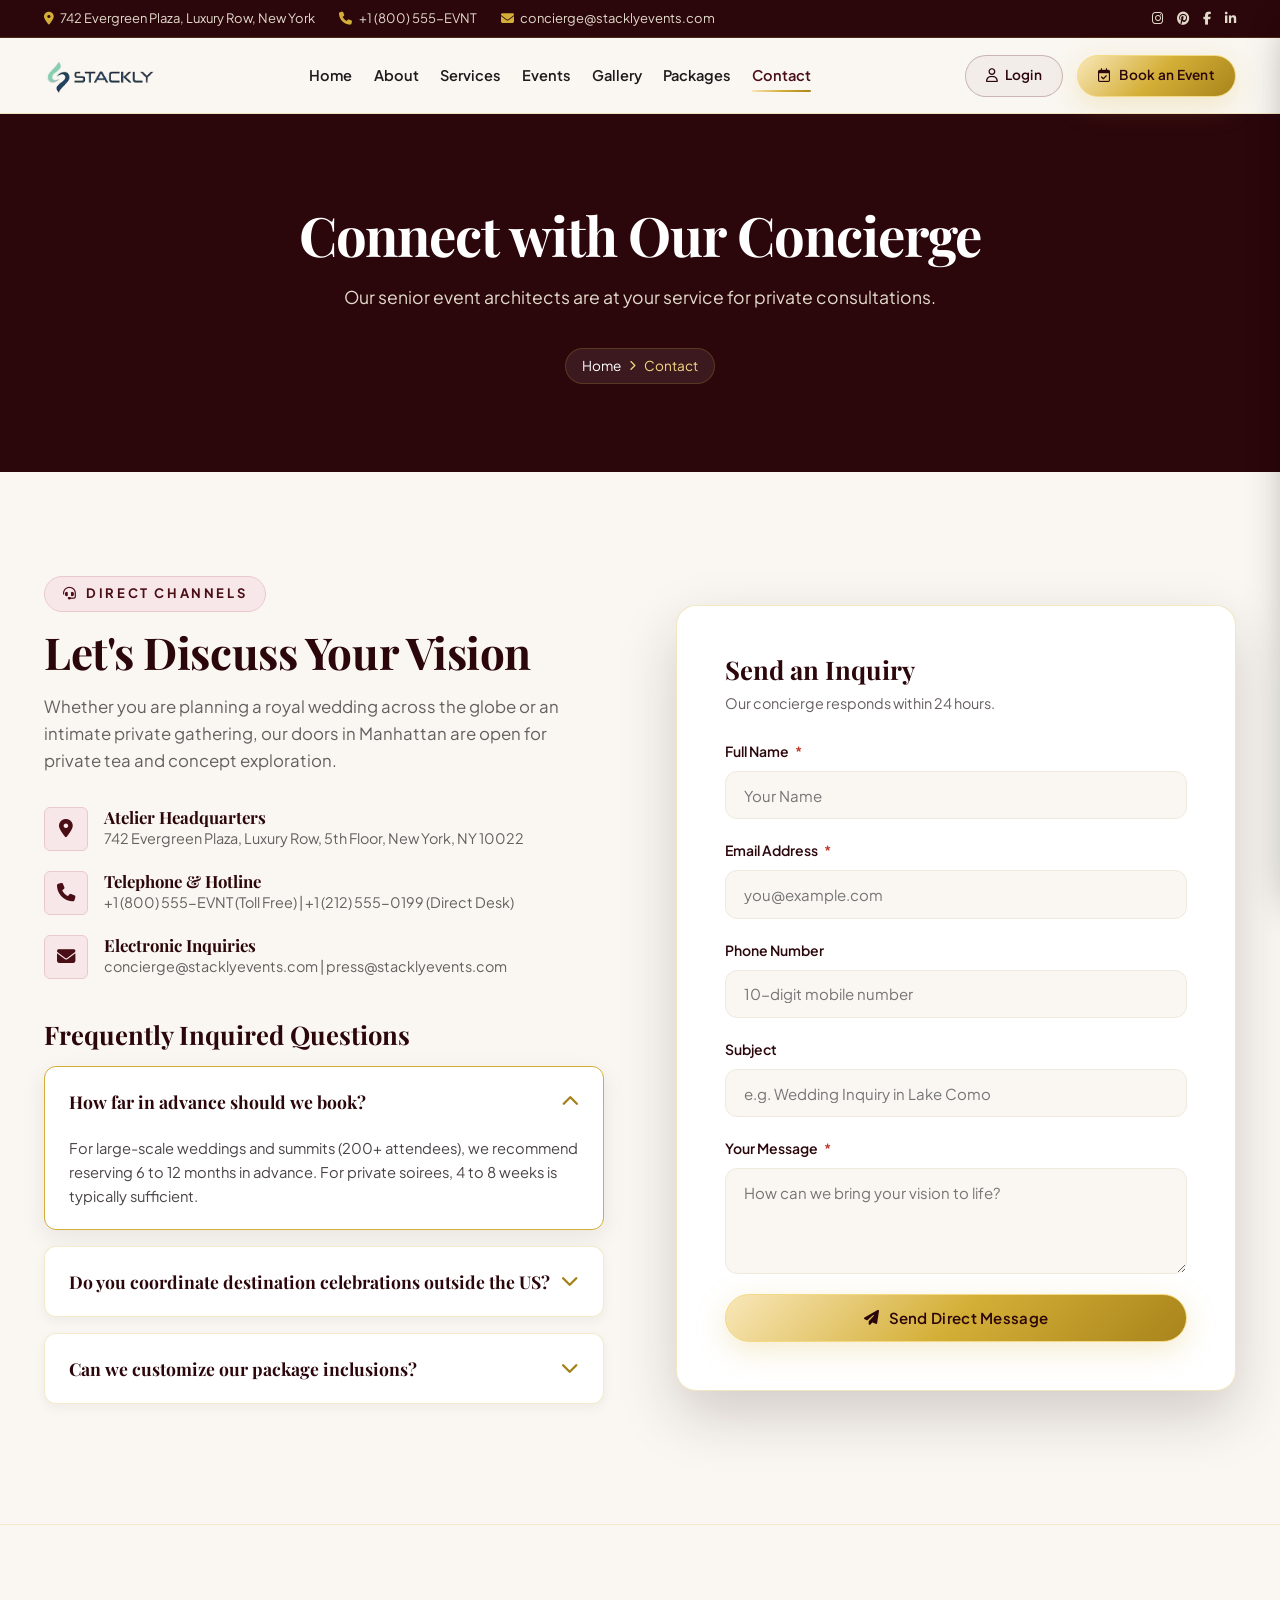
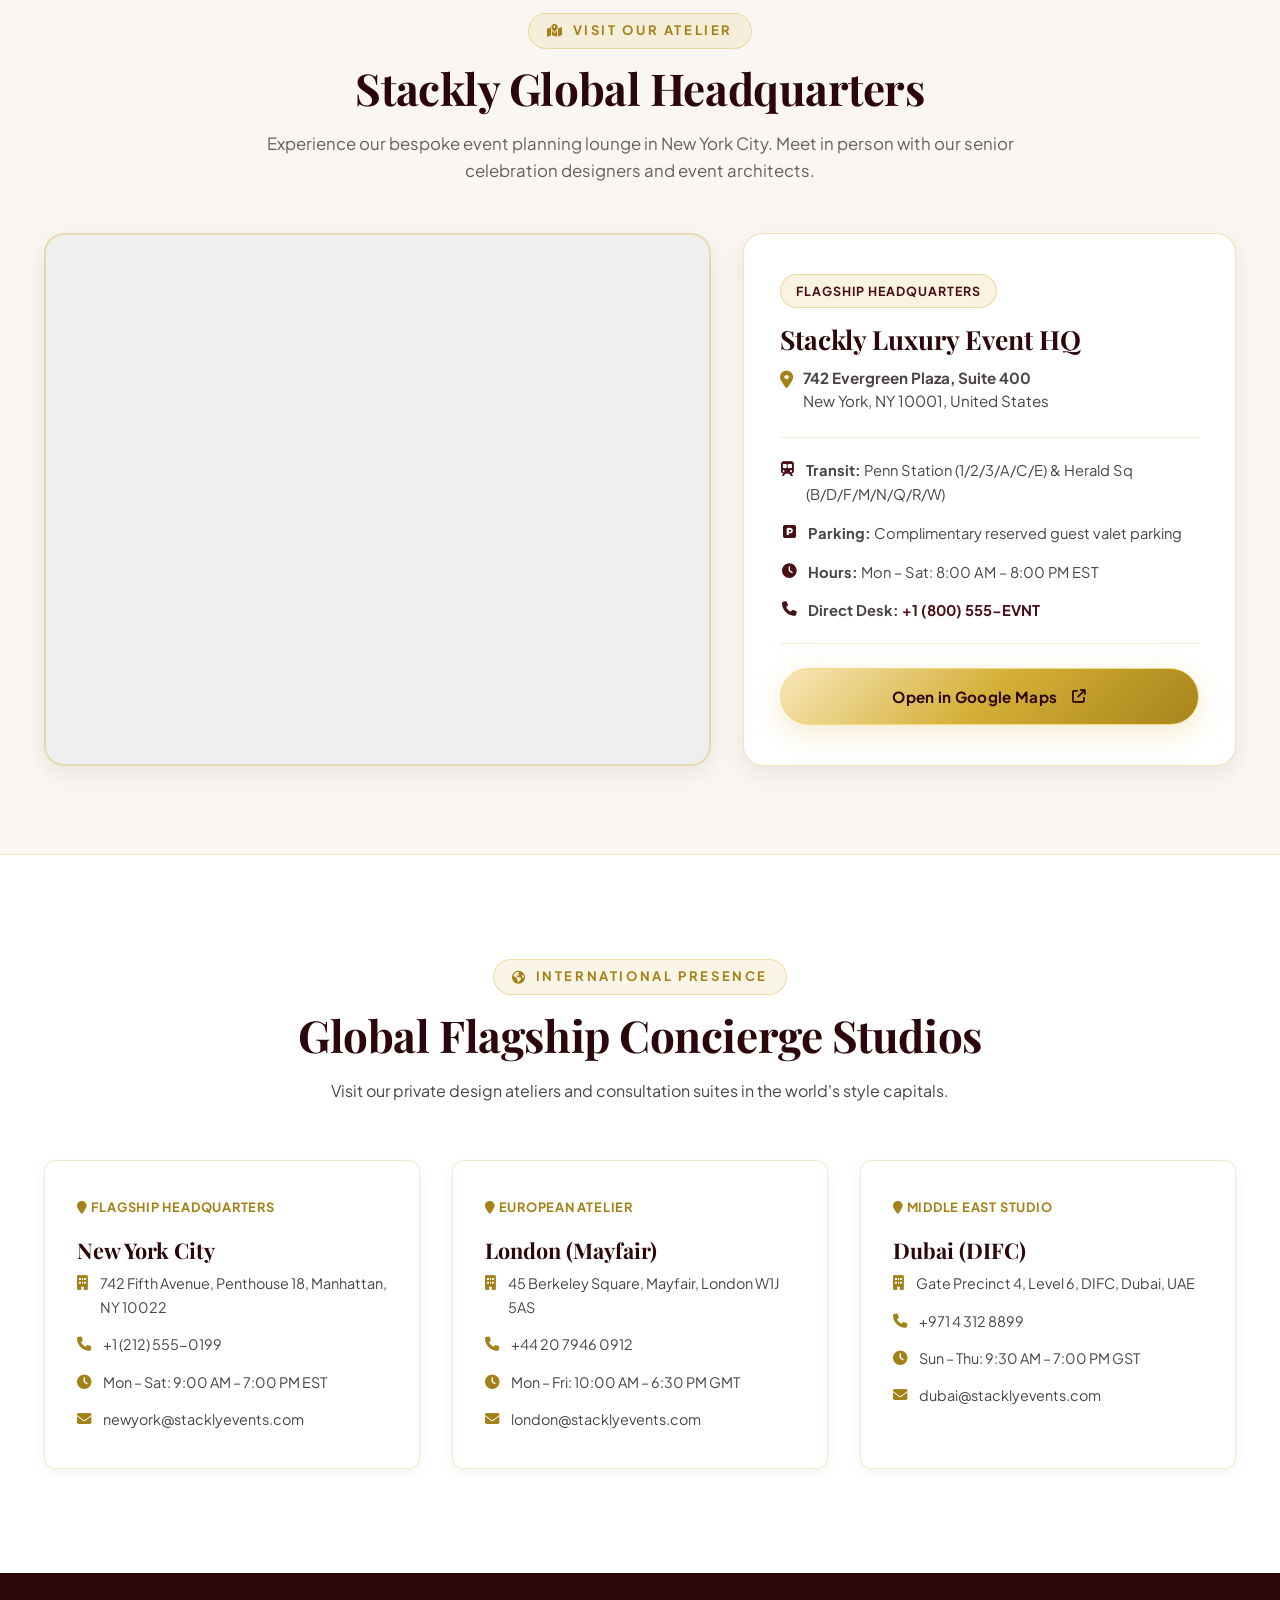
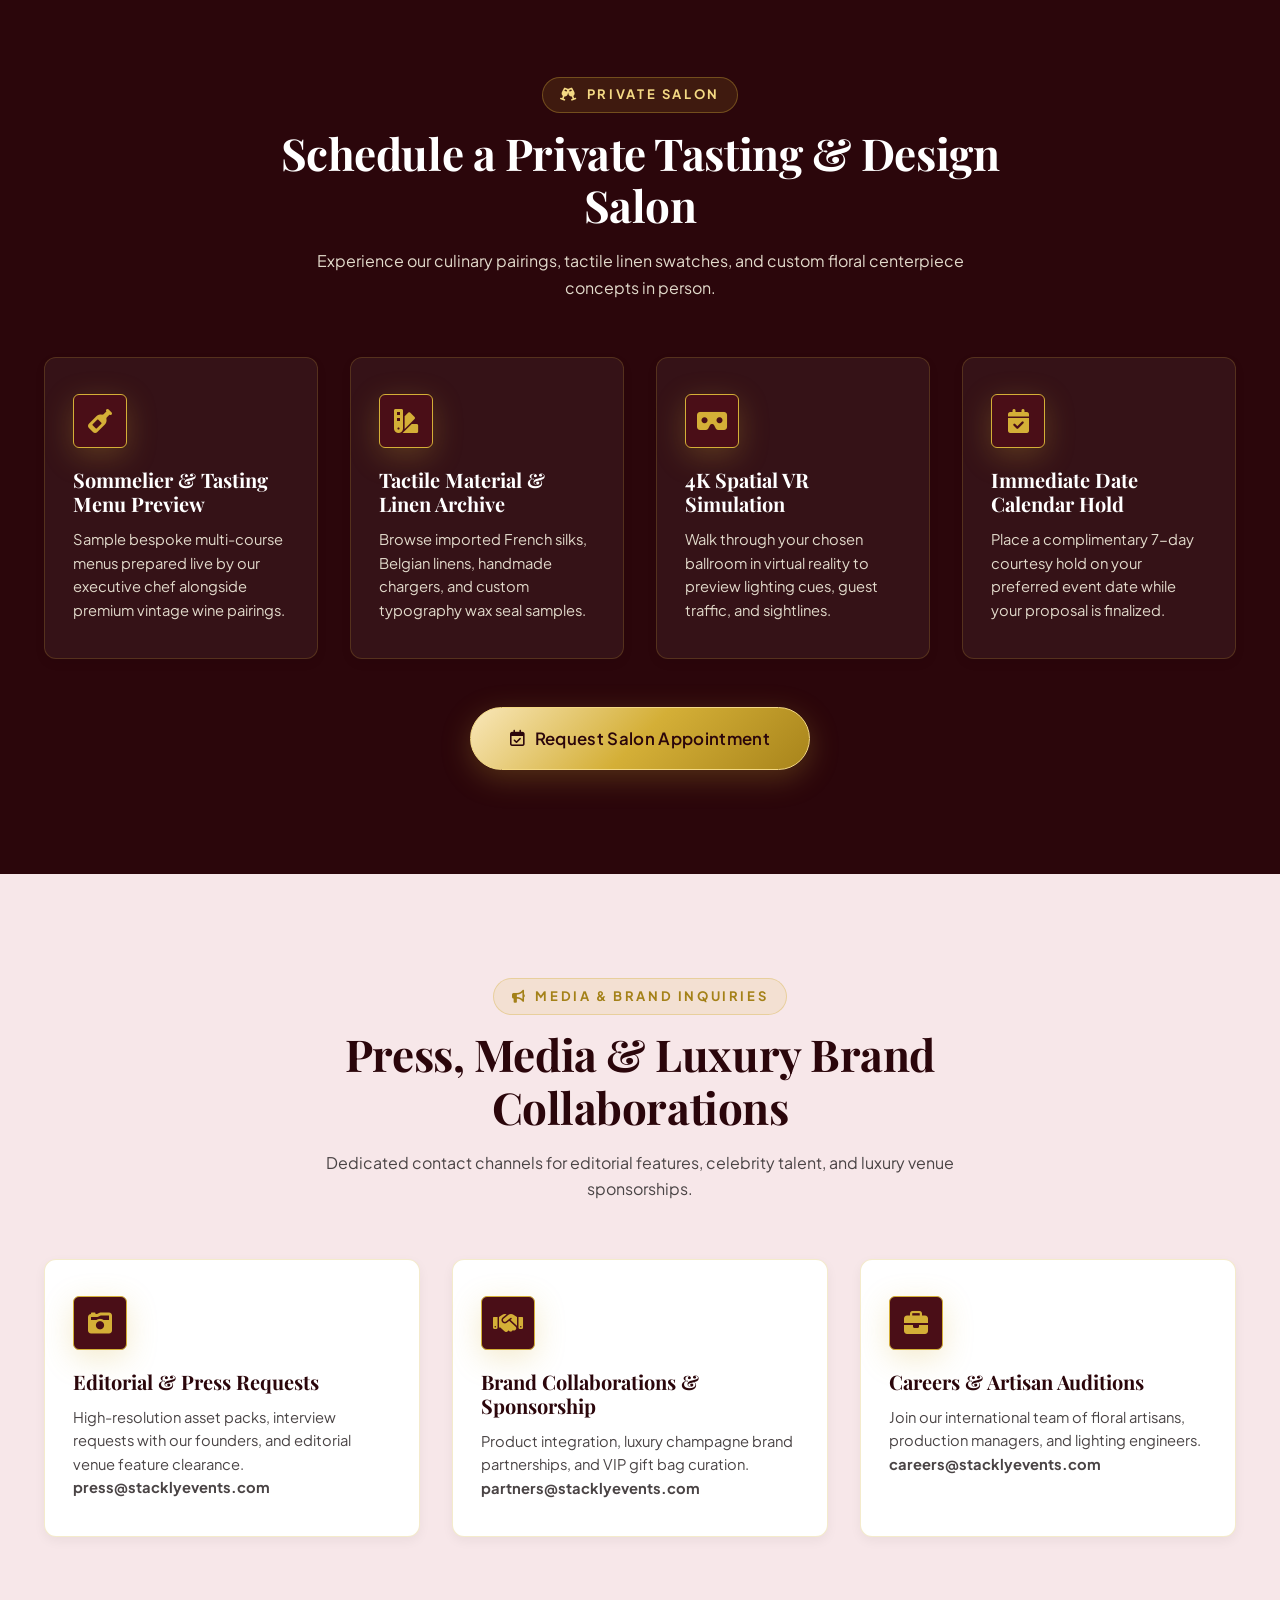
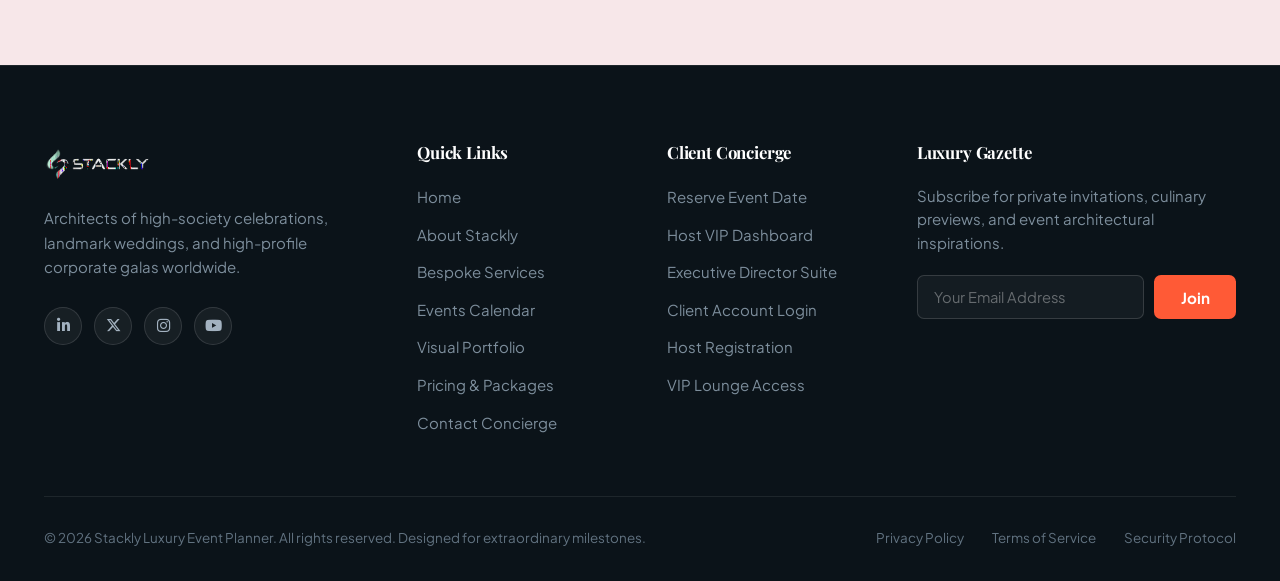
==== contact.html @ 84f4c9cc "Complete luxury event planner site with responsive dashboards, live session sync, and mobile drawer" ====
﻿<!DOCTYPE html>
<html lang="en">
<head>
  <meta charset="UTF-8">
  <meta name="viewport" content="width=device-width, initial-scale=1.0">
  <title>Contact Our Luxury Concierge | Stackly Luxury Event Planner</title>
  <meta name="description" content="Connect with Stackly planners via private consultation, telephone, or message.">
  <link rel="icon" type="image/svg+xml" href="assets/favicon.svg">
  <link rel="stylesheet" href="https://cdnjs.cloudflare.com/ajax/libs/font-awesome/6.5.1/css/all.min.css">
  <link rel="stylesheet" href="css/style.css">
</head>
<body>


  <!-- Top Bar -->
  <div class="top-bar">
    <div class="container">
      <div class="top-bar-inner">
        <div class="top-bar-info">
          <span><i class="fa-solid fa-location-dot" style="color:var(--gold);"></i> 742 Evergreen Plaza, Luxury Row, New York</span>
          <a href="tel:+18005553836"><i class="fa-solid fa-phone" style="color:var(--gold);"></i> +1 (800) 555-EVNT</a>
          <a href="mailto:concierge@stacklyevents.com"><i class="fa-solid fa-envelope" style="color:var(--gold);"></i> concierge@stacklyevents.com</a>
        </div>
        <div class="top-bar-social">
          <a href="404.html" aria-label="Instagram"><i class="fa-brands fa-instagram"></i></a>
          <a href="404.html" aria-label="Pinterest"><i class="fa-brands fa-pinterest"></i></a>
          <a href="404.html" aria-label="Facebook"><i class="fa-brands fa-facebook-f"></i></a>
          <a href="404.html" aria-label="LinkedIn"><i class="fa-brands fa-linkedin-in"></i></a>
        </div>
      </div>
    </div>
  </div>

  <header class="main-header">
    <div class="container">
      <nav class="navbar">
        <a href="index.html" class="brand-logo" aria-label="Stackly Home">
          <img src="assets/images/logo.png" alt="Stackly" class="logo-img">
        </a>

        <ul class="nav-menu">
          <li><a href="index.html" class="nav-link ">Home</a></li>
          <li><a href="about.html" class="nav-link ">About</a></li>
          <li><a href="services.html" class="nav-link ">Services</a></li>
          <li><a href="events.html" class="nav-link ">Events</a></li>
          <li><a href="gallery.html" class="nav-link ">Gallery</a></li>
          <li><a href="packages.html" class="nav-link ">Packages</a></li>
          <li><a href="contact.html" class="nav-link active">Contact</a></li>
          </ul>

        <div class="nav-cta-group">
          <a href="login.html" class="btn btn-nav-login btn-sm">
            <i class="fa-regular fa-user"></i> Login
          </a>
          <a href="book-event.html" class="btn btn-primary btn-sm">
            <i class="fa-regular fa-calendar-check"></i> Book an Event
          </a>
          <button class="hamburger-btn" id="hamburger-btn" aria-label="Toggle Navigation Menu">
            <span></span>
            <span></span>
            <span></span>
          </button>
        </div>
      </nav>
    </div>
  </header>

    <!-- Mobile Navigation Drawer Backdrop -->
  <div class="mobile-nav-backdrop" id="mobile-backdrop"></div>

  <!-- Mobile Navigation Drawer -->
  <aside class="mobile-nav-drawer" id="mobile-drawer" aria-label="Mobile Navigation">
    <div class="mobile-drawer-header">
      <a href="index.html" class="brand-logo" aria-label="Stackly Home">
        <img src="assets/images/logo.png" alt="Stackly" class="logo-img">
      </a>
      <button class="drawer-close-btn" id="drawer-close-btn" aria-label="Close menu">&times;</button>
    </div>

    <ul class="mobile-nav-links">
      <li><a href="index.html" class="nav-link"><span>Home</span> <i class="fa-solid fa-arrow-right"></i></a></li>
      <li><a href="about.html" class="nav-link"><span>About Us</span> <i class="fa-solid fa-arrow-right"></i></a></li>
      <li><a href="services.html" class="nav-link"><span>Services</span> <i class="fa-solid fa-arrow-right"></i></a></li>
      <li><a href="events.html" class="nav-link"><span>Events</span> <i class="fa-solid fa-arrow-right"></i></a></li>
      <li><a href="gallery.html" class="nav-link"><span>Gallery</span> <i class="fa-solid fa-arrow-right"></i></a></li>
      <li><a href="packages.html" class="nav-link"><span>Packages</span> <i class="fa-solid fa-arrow-right"></i></a></li>
      <li><a href="contact.html" class="nav-link"><span>Contact</span> <i class="fa-solid fa-arrow-right"></i></a></li>
      <li><a href="dashboard-user.html" class="nav-link"><span>Customer Dashboard</span> <i class="fa-solid fa-arrow-right"></i></a></li>
      <li><a href="dashboard-admin.html" class="nav-link"><span>Agency Admin</span> <i class="fa-solid fa-arrow-right"></i></a></li>
    </ul>

    <div class="mobile-drawer-footer">
      <div class="drawer-actions-group">
        <a href="login.html" class="btn btn-drawer-login">
          Account Login
        </a>
        <a href="book-event.html" class="btn btn-primary" style="width:100%;">
          Book an Event
        </a>
      </div>

      <div class="drawer-contact-box">
        <a href="tel:+18005553868" class="drawer-contact-item">
          <i class="fa-solid fa-phone"></i>
          <span><strong>+1 (800) 555-EVNT</strong> (24/7 VIP)</span>
        </a>
        <a href="mailto:concierge@stacklyevents.com" class="drawer-contact-item">
          <i class="fa-solid fa-envelope"></i>
          <span>concierge@stacklyevents.com</span>
        </a>
      </div>
    </div>
  </aside>

  <section class="page-banner">
    <div class="container">
      <div class="page-banner-content">
        <h1>Connect with Our Concierge</h1>
        <p>Our senior event architects are at your service for private consultations.</p>
        <div class="breadcrumb">
          <a href="index.html">Home</a> <i class="fa-solid fa-chevron-right" style="font-size:0.65rem;"></i> <span>Contact</span>
        </div>
      </div>
    </div>
  </section>

  <section class="about-section">
    <div class="container">
      <div class="about-grid">
        <div>
          <div class="section-tag"><i class="fa-solid fa-headset"></i> Direct Channels</div>
          <h2 class="section-title">Let's Discuss Your Vision</h2>
          <p class="section-desc">
            Whether you are planning a royal wedding across the globe or an intimate private gathering, our doors in Manhattan are open for private tea and concept exploration.
          </p>

          <div style="display:flex; flex-direction:column; gap:1.25rem; margin:2rem 0;">
            <div style="display:flex; align-items:flex-start; gap:1rem;">
              <div class="about-feature-icon"><i class="fa-solid fa-location-dot"></i></div>
              <div>
                <h4 style="font-size:1.05rem; color:var(--burgundy-dark);">Atelier Headquarters</h4>
                <p style="font-size:0.9rem; color:#665F60;">742 Evergreen Plaza, Luxury Row, 5th Floor, New York, NY 10022</p>
              </div>
            </div>

            <div style="display:flex; align-items:flex-start; gap:1rem;">
              <div class="about-feature-icon"><i class="fa-solid fa-phone"></i></div>
              <div>
                <h4 style="font-size:1.05rem; color:var(--burgundy-dark);">Telephone & Hotline</h4>
                <p style="font-size:0.9rem; color:#665F60;">+1 (800) 555-EVNT (Toll Free) | +1 (212) 555-0199 (Direct Desk)</p>
              </div>
            </div>

            <div style="display:flex; align-items:flex-start; gap:1rem;">
              <div class="about-feature-icon"><i class="fa-solid fa-envelope"></i></div>
              <div>
                <h4 style="font-size:1.05rem; color:var(--burgundy-dark);">Electronic Inquiries</h4>
                <p style="font-size:0.9rem; color:#665F60;">concierge@stacklyevents.com | press@stacklyevents.com</p>
              </div>
            </div>
          </div>

          <!-- FAQ Accordion -->
          <h3 style="margin-top:2.5rem; margin-bottom:1rem; color:var(--burgundy-dark);">Frequently Inquired Questions</h3>
          
          <div class="accordion-item active">
            <div class="accordion-header">
              <span>How far in advance should we book?</span>
              <i class="fa-solid fa-chevron-down"></i>
            </div>
            <div class="accordion-body">
              For large-scale weddings and summits (200+ attendees), we recommend reserving 6 to 12 months in advance. For private soirees, 4 to 8 weeks is typically sufficient.
            </div>
          </div>

          <div class="accordion-item">
            <div class="accordion-header">
              <span>Do you coordinate destination celebrations outside the US?</span>
              <i class="fa-solid fa-chevron-down"></i>
            </div>
            <div class="accordion-body">
              Yes, our team routinely orchestrates destination galas across Lake Como, Paris, the Amalfi Coast, Kyoto, and the Caribbean islands.
            </div>
          </div>

          <div class="accordion-item">
            <div class="accordion-header">
              <span>Can we customize our package inclusions?</span>
              <i class="fa-solid fa-chevron-down"></i>
            </div>
            <div class="accordion-body">
              Every package serves as a refined baseline. We routinely tailor bespoke floral sculptors, celebrity entertainment, and sommelier menus.
            </div>
          </div>
        </div>

        <div>
          <div class="form-card">
            <h3 style="color:var(--burgundy-dark); margin-bottom:0.5rem;">Send an Inquiry</h3>
            <p style="color:#665F60; font-size:0.9rem; margin-bottom:1.5rem;">Our concierge responds within 24 hours.</p>

            <form id="contact-inquiry-form">
              <div class="form-group">
                <label class="form-label" for="c-name">Full Name <span class="required">*</span></label>
                <input type="text" id="c-name" class="form-control" placeholder="Your Name" pattern="[A-Za-z\s]+" title="Letters and spaces only" oninput="this.value = this.value.replace(/[^a-zA-Z\s]/g, '')" required>
              </div>

              <div class="form-group">
                <label class="form-label" for="c-email">Email Address <span class="required">*</span></label>
                <input type="email" id="c-email" class="form-control" placeholder="you@example.com" required>
              </div>

              <div class="form-group">
                <label class="form-label" for="c-phone">Phone Number</label>
                <input type="tel" id="c-phone" class="form-control" placeholder="10-digit mobile number" maxlength="10" pattern="[0-9]{10}" inputmode="numeric" title="10-digit number" oninput="this.value = this.value.replace(/\D/g, '').slice(0, 10)">
              </div>

              <div class="form-group">
                <label class="form-label" for="c-subject">Subject</label>
                <input type="text" id="c-subject" class="form-control" placeholder="e.g. Wedding Inquiry in Lake Como">
              </div>

              <div class="form-group">
                <label class="form-label" for="c-msg">Your Message <span class="required">*</span></label>
                <textarea id="c-msg" rows="4" class="form-control" placeholder="How can we bring your vision to life?" required></textarea>
              </div>

              <button type="submit" class="btn btn-primary" style="width:100%;">
                <i class="fa-solid fa-paper-plane"></i> Send Direct Message
              </button>
            </form>
          </div>
        </div>
      </div>
    </div>
  </section>

  <!-- Map Section: Stackly Global Headquarters -->
  <section class="page-section" style="padding: 5.5rem 0; background: var(--ivory); border-top: 1px solid rgba(212, 175, 55, 0.2); border-bottom: 1px solid rgba(212, 175, 55, 0.2);">
    <div class="container">
      <div class="section-header" style="max-width: 760px; margin: 0 auto 3rem auto; text-align: center;">
        <div class="section-tag gold"><i class="fa-solid fa-map-location-dot"></i> Visit Our Atelier</div>
        <h2 class="section-title">Stackly Global Headquarters</h2>
        <p class="section-desc">
          Experience our bespoke event planning lounge in New York City. Meet in person with our senior celebration designers and event architects.
        </p>
      </div>

      <div class="map-section-grid" style="display: grid; grid-template-columns: 1.15fr 0.85fr; gap: 2rem; align-items: stretch;">
        <!-- Embedded Google Map -->
        <div class="map-frame-wrapper" style="border-radius: var(--radius-lg); overflow: hidden; box-shadow: var(--shadow-md); border: 2px solid rgba(212, 175, 55, 0.35); min-height: 440px; position: relative; background: #EFEFEF;">
          <iframe 
            src="https://www.google.com/maps/embed?pb=!1m18!1m12!1m3!1d3024.3614657924765!2d-73.91696232347146!3d40.69083397139702!2m3!1f0!2f0!3f0!3m2!1i1024!2i768!4f13.1!3m3!1m2!1s0x89c25c3dc006b527%3A0x6b1070ff124d7778!2s742%20Evergreen%20Ave%2C%20Brooklyn%2C%20NY%2011207%2C%20USA!5e0!3m2!1sen!2sus!4v1710000000000!5m2!1sen!2sus" 
            width="100%" 
            height="100%" 
            style="border:0; width:100%; height:100%; min-height:440px; display:block;" 
            allowfullscreen="" 
            loading="lazy" 
            referrerpolicy="no-referrer-when-downgrade"
            title="Stackly Global Headquarters Map">
          </iframe>
        </div>

        <!-- Headquarters Info Card -->
        <div class="hq-location-card" style="background: var(--ivory-light); border-radius: var(--radius-lg); padding: 2.5rem 2.25rem; border: 1.5px solid rgba(212, 175, 55, 0.35); box-shadow: var(--shadow-md); display: flex; flex-direction: column; justify-content: space-between; gap: 1.5rem;">
          <div>
            <span style="background: rgba(212, 175, 55, 0.15); color: var(--burgundy); border: 1px solid rgba(212, 175, 55, 0.4); padding: 0.35rem 0.95rem; border-radius: var(--radius-full); font-size: 0.78rem; font-weight: 700; text-transform: uppercase; letter-spacing: 0.08em; display: inline-block; margin-bottom: 1rem;">
              Flagship Headquarters
            </span>
            <h3 style="font-size: 1.65rem; color: var(--burgundy-dark); font-family: var(--font-serif); margin-bottom: 0.75rem;">
              Stackly Luxury Event HQ
            </h3>
            <div style="display: flex; gap: 0.65rem; font-size: 0.95rem; color: var(--text-body); line-height: 1.5; margin-bottom: 1.5rem;">
              <i class="fa-solid fa-location-dot" style="color: var(--gold-dark); font-size: 1.1rem; margin-top: 0.2rem; flex-shrink: 0;"></i>
              <div>
                <strong>742 Evergreen Plaza, Suite 400</strong><br>
                New York, NY 10001, United States
              </div>
            </div>

            <div style="display: flex; flex-direction: column; gap: 0.9rem; font-size: 0.92rem; color: var(--text-body); padding: 1.25rem 0; border-top: 1px solid rgba(212, 175, 55, 0.2); border-bottom: 1px solid rgba(212, 175, 55, 0.2);">
              <div style="display: flex; align-items: flex-start; gap: 0.65rem;">
                <i class="fa-solid fa-train-subway" style="color: var(--burgundy); margin-top: 0.25rem; width: 18px; text-align: center;"></i>
                <span><strong>Transit:</strong> Penn Station (1/2/3/A/C/E) &amp; Herald Sq (B/D/F/M/N/Q/R/W)</span>
              </div>
              <div style="display: flex; align-items: flex-start; gap: 0.65rem;">
                <i class="fa-solid fa-square-parking" style="color: var(--burgundy); margin-top: 0.25rem; width: 18px; text-align: center;"></i>
                <span><strong>Parking:</strong> Complimentary reserved guest valet parking</span>
              </div>
              <div style="display: flex; align-items: flex-start; gap: 0.65rem;">
                <i class="fa-solid fa-clock" style="color: var(--burgundy); margin-top: 0.25rem; width: 18px; text-align: center;"></i>
                <span><strong>Hours:</strong> Mon – Sat: 8:00 AM – 8:00 PM EST</span>
              </div>
              <div style="display: flex; align-items: flex-start; gap: 0.65rem;">
                <i class="fa-solid fa-phone" style="color: var(--burgundy); margin-top: 0.25rem; width: 18px; text-align: center;"></i>
                <span><strong>Direct Desk:</strong> <a href="tel:+18005553836" style="color: var(--burgundy); font-weight: 700; text-decoration: none;">+1 (800) 555-EVNT</a></span>
              </div>
            </div>
          </div>

          <a href="https://maps.google.com/?q=742+Evergreen+Ave,+Brooklyn,+NY+11207" target="_blank" rel="noopener noreferrer" class="btn btn-primary" style="width: 100%; justify-content: center; font-weight: 700; padding: 0.95rem 1.5rem; font-size: 0.95rem;">
            Open in Google Maps <i class="fa-solid fa-arrow-up-right-from-square" style="font-size: 0.85rem; margin-left: 0.35rem;"></i>
          </a>
        </div>
      </div>
    </div>
  </section>

  <!-- Section 3: Global Flagship Concierge Studios -->
  <section class="page-section section-white">
    <div class="container">
      <div class="section-header">
        <div class="section-tag gold"><i class="fa-solid fa-earth-americas"></i> International Presence</div>
        <h2 class="section-title">Global Flagship Concierge Studios</h2>
        <p class="section-subtitle">
          Visit our private design ateliers and consultation suites in the world's style capitals.
        </p>
      </div>

      <div class="offices-grid">
        <div class="office-card">
          <span class="office-city-tag"><i class="fa-solid fa-location-pin"></i> Flagship Headquarters</span>
          <h3>New York City</h3>
          <ul class="office-info-list">
            <li><i class="fa-solid fa-building"></i> 742 Fifth Avenue, Penthouse 18, Manhattan, NY 10022</li>
            <li><i class="fa-solid fa-phone"></i> +1 (212) 555-0199</li>
            <li><i class="fa-solid fa-clock"></i> Mon – Sat: 9:00 AM – 7:00 PM EST</li>
            <li><i class="fa-solid fa-envelope"></i> newyork@stacklyevents.com</li>
          </ul>
        </div>

        <div class="office-card">
          <span class="office-city-tag"><i class="fa-solid fa-location-pin"></i> European Atelier</span>
          <h3>London (Mayfair)</h3>
          <ul class="office-info-list">
            <li><i class="fa-solid fa-building"></i> 45 Berkeley Square, Mayfair, London W1J 5AS</li>
            <li><i class="fa-solid fa-phone"></i> +44 20 7946 0912</li>
            <li><i class="fa-solid fa-clock"></i> Mon – Fri: 10:00 AM – 6:30 PM GMT</li>
            <li><i class="fa-solid fa-envelope"></i> london@stacklyevents.com</li>
          </ul>
        </div>

        <div class="office-card">
          <span class="office-city-tag"><i class="fa-solid fa-location-pin"></i> Middle East Studio</span>
          <h3>Dubai (DIFC)</h3>
          <ul class="office-info-list">
            <li><i class="fa-solid fa-building"></i> Gate Precinct 4, Level 6, DIFC, Dubai, UAE</li>
            <li><i class="fa-solid fa-phone"></i> +971 4 312 8899</li>
            <li><i class="fa-solid fa-clock"></i> Sun – Thu: 9:30 AM – 7:00 PM GST</li>
            <li><i class="fa-solid fa-envelope"></i> dubai@stacklyevents.com</li>
          </ul>
        </div>
      </div>
    </div>
  </section>

  <!-- Section 4: Schedule Private Tasting & Consultation -->
  <section class="page-section section-dark">
    <div class="container">
      <div class="section-header">
        <div class="section-tag gold" style="color:var(--gold-light);"><i class="fa-solid fa-champagne-glasses"></i> Private Salon</div>
        <h2 class="section-title">Schedule a Private Tasting & Design Salon</h2>
        <p class="section-subtitle">
          Experience our culinary pairings, tactile linen swatches, and custom floral centerpiece concepts in person.
        </p>
      </div>

      <div class="features-expanded-grid">
        <div class="feature-expanded-card">
          <div class="feature-expanded-icon"><i class="fa-solid fa-wine-bottle"></i></div>
          <h3>Sommelier & Tasting Menu Preview</h3>
          <p>Sample bespoke multi-course menus prepared live by our executive chef alongside premium vintage wine pairings.</p>
        </div>

        <div class="feature-expanded-card">
          <div class="feature-expanded-icon"><i class="fa-solid fa-swatchbook"></i></div>
          <h3>Tactile Material & Linen Archive</h3>
          <p>Browse imported French silks, Belgian linens, handmade chargers, and custom typography wax seal samples.</p>
        </div>

        <div class="feature-expanded-card">
          <div class="feature-expanded-icon"><i class="fa-solid fa-vr-cardboard"></i></div>
          <h3>4K Spatial VR Simulation</h3>
          <p>Walk through your chosen ballroom in virtual reality to preview lighting cues, guest traffic, and sightlines.</p>
        </div>

        <div class="feature-expanded-card">
          <div class="feature-expanded-icon"><i class="fa-solid fa-calendar-check"></i></div>
          <h3>Immediate Date Calendar Hold</h3>
          <p>Place a complimentary 7-day courtesy hold on your preferred event date while your proposal is finalized.</p>
        </div>
      </div>

      <div style="text-align: center; margin-top: 3rem;">
        <a href="book-event.html" class="btn btn-primary btn-lg"><i class="fa-regular fa-calendar-check"></i> Request Salon Appointment</a>
      </div>
    </div>
  </section>

  <!-- Section 5: Press & Media Partnerships -->
  <section class="page-section section-blush">
    <div class="container">
      <div class="section-header">
        <div class="section-tag gold"><i class="fa-solid fa-bullhorn"></i> Media & Brand Inquiries</div>
        <h2 class="section-title">Press, Media & Luxury Brand Collaborations</h2>
        <p class="section-subtitle">
          Dedicated contact channels for editorial features, celebrity talent, and luxury venue sponsorships.
        </p>
      </div>

      <div class="values-grid">
        <div class="value-card">
          <div class="value-icon"><i class="fa-solid fa-camera-retro"></i></div>
          <h3>Editorial & Press Requests</h3>
          <p>High-resolution asset packs, interview requests with our founders, and editorial venue feature clearance. <br><strong>press@stacklyevents.com</strong></p>
        </div>

        <div class="value-card">
          <div class="value-icon"><i class="fa-solid fa-handshake"></i></div>
          <h3>Brand Collaborations & Sponsorship</h3>
          <p>Product integration, luxury champagne brand partnerships, and VIP gift bag curation. <br><strong>partners@stacklyevents.com</strong></p>
        </div>

        <div class="value-card">
          <div class="value-icon"><i class="fa-solid fa-briefcase"></i></div>
          <h3>Careers & Artisan Auditions</h3>
          <p>Join our international team of floral artisans, production managers, and lighting engineers. <br><strong>careers@stacklyevents.com</strong></p>
        </div>
      </div>
    </div>
  </section>

    <!-- Main Footer -->
  <footer class="main-footer">
    <div class="container">
      <div class="footer-grid">
        <!-- Col 1: Brand & Social -->
        <div class="footer-col footer-about">
          <a href="index.html" class="brand-logo" aria-label="Stackly Home">
            <img src="assets/images/logo-light.png" alt="Stackly" class="logo-img">
          </a>
          <p>
            Architects of high-society celebrations, landmark weddings, and high-profile corporate galas worldwide.
          </p>
          <div class="footer-social">
            <a href="404.html" aria-label="LinkedIn"><i class="fa-brands fa-linkedin-in"></i></a>
            <a href="404.html" aria-label="X (Twitter)"><i class="fa-brands fa-x-twitter"></i></a>
            <a href="404.html" aria-label="Instagram"><i class="fa-brands fa-instagram"></i></a>
            <a href="404.html" aria-label="YouTube"><i class="fa-brands fa-youtube"></i></a>
          </div>
        </div>

        <!-- Col 2: Quick Links -->
        <div class="footer-col">
          <h4 class="footer-heading">Quick Links</h4>
          <ul class="footer-links">
            <li><a href="index.html">Home</a></li>
            <li><a href="about.html">About Stackly</a></li>
            <li><a href="services.html">Bespoke Services</a></li>
            <li><a href="events.html">Events Calendar</a></li>
            <li><a href="gallery.html">Visual Portfolio</a></li>
            <li><a href="packages.html">Pricing &amp; Packages</a></li>
            <li><a href="contact.html">Contact Concierge</a></li>
          </ul>
        </div>

        <!-- Col 3: VIP Portals -->
        <div class="footer-col">
          <h4 class="footer-heading">Client Concierge</h4>
          <ul class="footer-links">
            <li><a href="book-event.html">Reserve Event Date</a></li>
            <li><a href="dashboard-user.html">Host VIP Dashboard</a></li>
            <li><a href="dashboard-admin.html">Executive Director Suite</a></li>
            <li><a href="login.html">Client Account Login</a></li>
            <li><a href="register.html">Host Registration</a></li>
            <li><a href="404.html">VIP Lounge Access</a></li>
          </ul>
        </div>

        <!-- Col 4: Newsletter -->
        <div class="footer-col footer-newsletter-col">
          <h4 class="footer-heading">Luxury Gazette</h4>
          <p class="footer-newsletter-desc">
            Subscribe for private invitations, culinary previews, and event architectural inspirations.
          </p>
          <form class="newsletter-form" id="newsletter-form" action="#" method="POST" onsubmit="event.preventDefault(); if(window.showToast) window.showToast('Thank you for subscribing to the Luxury Gazette!', 'success'); this.reset();">
            <div class="newsletter-input-group">
              <input type="email" placeholder="Your Email Address" required aria-label="Your Email">
              <button type="submit" class="btn-newsletter">Join</button>
            </div>
          </form>
        </div>
      </div>

      <div class="footer-bottom">
        <p>&copy; 2026 Stackly Luxury Event Planner. All rights reserved. Designed for extraordinary milestones.</p>
        <div class="footer-bottom-links">
          <a href="404.html">Privacy Policy</a>
          <a href="404.html">Terms of Service</a>
          <a href="404.html">Security Protocol</a>
        </div>
      </div>
    </div>
  </footer>

  <div class="lightbox-modal" id="gallery-lightbox" aria-modal="true" role="dialog">
    <button class="lightbox-close" aria-label="Close lightbox">&times;</button>
    <button class="lightbox-nav lightbox-prev" aria-label="Previous image"><i class="fa-solid fa-chevron-left"></i></button>
    <div class="lightbox-content">
      <img src="" alt="Stackly Showcase" class="lightbox-image">
      <div class="lightbox-caption"></div>
    </div>
    <button class="lightbox-nav lightbox-next" aria-label="Next image"><i class="fa-solid fa-chevron-right"></i></button>
  </div>

  <div id="toast-container"></div>
  <script src="js/script.js"></script>
</body>
</html>
---- css/style.css ----
/* ==========================================================================
   EVENTORA - LUXURY EVENT PLANNER DESIGN SYSTEM
   Color Palette: Deep Burgundy, Champagne Gold, Ivory White, Blush Pink, Dark Charcoal
   ========================================================================== */

@import url('https://fonts.googleapis.com/css2?family=Cormorant+Garamond:ital,wght@0,400;0,600;0,700;1,400&family=Playfair+Display:ital,wght@0,400;0,600;0,700;0,900;1,400&family=Plus+Jakarta+Sans:wght@300;400;500;600;700&display=swap');

:root {
  /* Primary Colors */
  --burgundy: #4A0E17;
  --burgundy-dark: #2B060B;
  --burgundy-deep: #1A0306;
  --burgundy-light: #6A1823;
  --burgundy-soft: #852230;

  /* Accent Gold */
  --gold: #D4AF37;
  --gold-light: #F4D984;
  --gold-dark: #A48118;
  --gold-gradient: linear-gradient(135deg, #F9E7B9 0%, #D4AF37 50%, #A8841B 100%);
  --gold-glow: 0 0 20px rgba(212, 175, 55, 0.35);

  /* Neutrals & Ivory */
  --ivory: #FAF7F2;
  --ivory-light: #FFFFFF;
  --ivory-dark: #EFE9DE;
  --ivory-muted: #E2DACB;

  /* Blush Pink */
  --blush: #F7E7E9;
  --blush-light: #FCF4F5;
  --blush-dark: #E8C9CE;

  /* Dark Charcoal */
  --charcoal: #1E1B1C;
  --charcoal-light: #2D2829;
  --charcoal-card: #252021;
  --charcoal-border: #3D3537;
  --text-muted: #8E8486;
  --text-body: #4A4445;

  /* Typography */
  --font-serif: 'Playfair Display', 'Cormorant Garamond', Georgia, serif;
  --font-heading: 'Cormorant Garamond', 'Playfair Display', Georgia, serif;
  --font-sans: 'Plus Jakarta Sans', system-ui, -apple-system, sans-serif;

  /* Transitions & Shadows */
  --transition-fast: 0.2s cubic-bezier(0.4, 0, 0.2, 1);
  --transition-smooth: 0.35s cubic-bezier(0.4, 0, 0.2, 1);
  --transition-slow: 0.6s cubic-bezier(0.4, 0, 0.2, 1);
  --shadow-sm: 0 4px 12px rgba(26, 3, 6, 0.05);
  --shadow-md: 0 8px 24px rgba(26, 3, 6, 0.08);
  --shadow-lg: 0 16px 40px rgba(26, 3, 6, 0.12);
  --shadow-xl: 0 24px 60px rgba(26, 3, 6, 0.18);
  --shadow-gold: 0 8px 30px rgba(212, 175, 55, 0.25);

  /* Radius */
  --radius-sm: 6px;
  --radius-md: 12px;
  --radius-lg: 20px;
  --radius-full: 9999px;
}

/* Base resets */
*, *::before, *::after {
  box-sizing: border-box;
  margin: 0;
  padding: 0;
}

html {
  scroll-behavior: smooth;
  font-size: 16px;
}

body {
  font-family: var(--font-sans);
  color: var(--text-body);
  background-color: var(--ivory);
  line-height: 1.65;
  -webkit-font-smoothing: antialiased;
  -moz-osx-font-smoothing: grayscale;
  overflow-x: hidden;
}

body.menu-open {
  overflow: hidden;
  height: 100vh;
}

img {
  max-width: 100%;
  height: auto;
  display: block;
}

a {
  color: inherit;
  text-decoration: none;
  transition: var(--transition-fast);
}

button, input, select, textarea {
  font-family: inherit;
  font-size: inherit;
  border: none;
  outline: none;
}

button {
  cursor: pointer;
  background: none;
}

ul, ol {
  list-style: none;
}

h1, h2, h3, h4, h5, h6 {
  font-family: var(--font-serif);
  color: var(--burgundy-dark);
  font-weight: 700;
  line-height: 1.2;
}

h1 { font-size: clamp(2.4rem, 4.8vw, 3.8rem); letter-spacing: -0.02em; }
h2 { font-size: clamp(1.9rem, 3.5vw, 2.75rem); letter-spacing: -0.01em; }
h3 { font-size: clamp(1.35rem, 2vw, 1.75rem); }
h4 { font-size: 1.2rem; }
p { margin-bottom: 1rem; }
p:last-child { margin-bottom: 0; }

a:focus-visible, button:focus-visible, input:focus-visible, select:focus-visible, textarea:focus-visible {
  outline: 2px solid var(--gold);
  outline-offset: 3px;
}

.container {
  width: 100%;
  max-width: 1240px;
  margin-left: auto;
  margin-right: auto;
  padding-left: 1.5rem;
  padding-right: 1.5rem;
}

/* Section Header */
.section-header {
  text-align: center;
  max-width: 720px;
  margin: 0 auto 3.5rem auto;
}

.section-tag {
  display: inline-flex;
  align-items: center;
  gap: 0.5rem;
  font-family: var(--font-sans);
  font-size: 0.813rem;
  text-transform: uppercase;
  letter-spacing: 0.2em;
  font-weight: 700;
  color: var(--burgundy);
  margin-bottom: 0.85rem;
  background: var(--blush);
  padding: 0.4rem 1.1rem;
  border-radius: var(--radius-full);
  border: 1px solid var(--blush-dark);
}

.section-tag.gold {
  color: var(--gold-dark);
  background: rgba(212, 175, 55, 0.12);
  border-color: rgba(212, 175, 55, 0.35);
}

.section-title {
  margin-bottom: 1rem;
  color: var(--burgundy-dark);
}

.section-title.light {
  color: var(--ivory-light);
}

.section-desc {
  font-size: 1.05rem;
  color: #665F60;
  line-height: 1.6;
}

.section-desc.light {
  color: var(--ivory-muted);
}

.text-gold-gradient {
  background: var(--gold-gradient);
  -webkit-background-clip: text;
  -webkit-text-fill-color: transparent;
  display: inline;
}

/* Buttons */
.btn {
  display: inline-flex;
  align-items: center;
  justify-content: center;
  gap: 0.6rem;
  padding: 0.85rem 1.85rem;
  font-size: 0.938rem;
  font-weight: 600;
  letter-spacing: 0.02em;
  border-radius: var(--radius-full);
  transition: var(--transition-smooth);
  text-align: center;
  white-space: nowrap;
  position: relative;
  overflow: hidden;
  z-index: 1;
}

.btn-primary {
  background: var(--gold-gradient);
  color: var(--burgundy-dark);
  box-shadow: var(--shadow-gold);
  border: 1px solid var(--gold-light);
}

.btn-primary:hover {
  transform: translateY(-2px);
  box-shadow: 0 10px 25px rgba(212, 175, 55, 0.45);
  filter: brightness(1.05);
}

.btn-burgundy {
  background: var(--burgundy);
  color: var(--ivory-light);
  border: 1px solid var(--burgundy-light);
  box-shadow: var(--shadow-md);
}

.btn-burgundy:hover {
  background: var(--burgundy-dark);
  color: var(--gold-light);
  transform: translateY(-2px);
  box-shadow: var(--shadow-lg);
}

.btn-outline {
  background: transparent;
  color: var(--burgundy);
  border: 1.5px solid var(--burgundy);
}

.btn-outline:hover {
  background: var(--burgundy);
  color: var(--ivory-light);
  transform: translateY(-2px);
}

.btn-outline-gold {
  background: transparent;
  color: var(--gold);
  border: 1.5px solid var(--gold);
}

.btn-outline-gold:hover {
  background: var(--gold);
  color: var(--burgundy-dark);
  transform: translateY(-2px);
}

.btn-nav-login,
.btn-outline-nav {
  background: rgba(74, 14, 23, 0.04);
  color: var(--burgundy-dark);
  border: 1.5px solid rgba(74, 14, 23, 0.25);
  border-radius: var(--radius-full);
  padding: 0.55rem 1.25rem;
  font-size: 0.85rem;
  font-weight: 600;
  display: inline-flex;
  align-items: center;
  gap: 0.4rem;
  transition: var(--transition-fast);
}

.btn-nav-login:hover,
.btn-outline-nav:hover {
  background: var(--burgundy);
  color: var(--ivory-light);
  border-color: var(--burgundy);
  transform: translateY(-2px);
  box-shadow: var(--shadow-sm);
}

.btn-sm {
  padding: 0.55rem 1.25rem;
  font-size: 0.85rem;
}

.btn-lg {
  padding: 1.05rem 2.4rem;
  font-size: 1.05rem;
}

/* Header & Nav */
.top-bar {
  background: var(--burgundy-dark);
  color: var(--ivory-muted);
  font-size: 0.813rem;
  padding: 0.5rem 0;
  border-bottom: 1px solid rgba(212, 175, 55, 0.2);
}

.top-bar-inner {
  display: flex;
  justify-content: space-between;
  align-items: center;
}

.top-bar-info {
  display: flex;
  gap: 1.5rem;
  align-items: center;
}

.top-bar-info a, .top-bar-info span {
  display: inline-flex;
  align-items: center;
  gap: 0.4rem;
  color: var(--ivory-muted);
}

.top-bar-info a:hover {
  color: var(--gold);
}

.top-bar-social {
  display: flex;
  gap: 0.85rem;
}

.top-bar-social a {
  color: var(--ivory-muted);
  transition: var(--transition-fast);
}

.top-bar-social a:hover {
  color: var(--gold);
  transform: translateY(-1px);
}

.main-header {
  position: sticky;
  top: 0;
  left: 0;
  width: 100%;
  z-index: 1000;
  background: rgba(250, 247, 242, 0.95);
  backdrop-filter: blur(12px);
  -webkit-backdrop-filter: blur(12px);
  border-bottom: 1px solid rgba(212, 175, 55, 0.25);
  transition: var(--transition-smooth);
}

.main-header.scrolled {
  background: rgba(250, 247, 242, 0.98);
  box-shadow: 0 10px 30px rgba(74, 14, 23, 0.08);
  border-bottom-color: rgba(212, 175, 55, 0.4);
}

.navbar {
  display: flex;
  align-items: center;
  justify-content: space-between;
  padding: 0.95rem 0;
}

.brand-logo {
  display: flex;
  align-items: center;
  gap: 0.75rem;
  font-family: var(--font-serif);
  font-size: 1.75rem;
  font-weight: 800;
  color: var(--burgundy-dark);
  letter-spacing: 0.03em;
}

.brand-logo .logo-img {
  height: 44px;
  width: auto;
  max-width: 160px;
  object-fit: contain;
  display: block;
}

.mobile-drawer-header .brand-logo .logo-img,
.dashboard-sidebar-header .brand-logo .logo-img {
  background: transparent;
  padding: 0;
  border-radius: 0;
  border: none;
}

.logo-symbol {
  width: 38px;
  height: 38px;
  background: var(--burgundy);
  border: 1.5px solid var(--gold);
  border-radius: 10px;
  display: flex;
  align-items: center;
  justify-content: center;
  color: var(--gold);
  font-family: var(--font-serif);
  font-weight: 900;
  font-size: 1.25rem;
  box-shadow: 0 4px 10px rgba(74, 14, 23, 0.15);
}

.brand-name {
  display: flex;
  flex-direction: column;
  line-height: 1;
}

.brand-name span.title {
  font-size: 1.65rem;
  letter-spacing: 0.04em;
  color: var(--burgundy-dark);
}

.brand-name span.sub {
  font-family: var(--font-sans);
  font-size: 0.6rem;
  letter-spacing: 0.25em;
  text-transform: uppercase;
  color: var(--gold-dark);
  font-weight: 700;
  margin-top: 2px;
}

.nav-menu {
  display: flex;
  align-items: center;
  gap: 1.35rem;
}

.nav-link {
  font-size: 0.913rem;
  font-weight: 600;
  color: var(--charcoal);
  padding: 0.5rem 0;
  position: relative;
  transition: var(--transition-fast);
}

.nav-link::after {
  content: '';
  position: absolute;
  bottom: 0;
  left: 0;
  width: 0;
  height: 2px;
  background: var(--gold-gradient);
  border-radius: 2px;
  transition: var(--transition-smooth);
}

.nav-link:hover, .nav-link.active {
  color: var(--burgundy);
}

.nav-link:hover::after, .nav-link.active::after {
  width: 100%;
}

.nav-cta-group {
  display: flex;
  align-items: center;
  gap: 0.85rem;
}

.hamburger-btn {
  display: none;
  flex-direction: column;
  justify-content: space-between;
  width: 28px;
  height: 20px;
  padding: 0;
  background: transparent;
  border: none;
  cursor: pointer;
  z-index: 10001;
  outline: none;
}

.hamburger-btn span {
  display: block;
  height: 2.5px;
  width: 100%;
  background-color: var(--burgundy-dark);
  border-radius: 3px;
  transition: var(--transition-smooth);
}

.hamburger-btn.active span:nth-child(1) {
  transform: translateY(8.5px) rotate(45deg);
  background-color: var(--gold);
}

.hamburger-btn.active span:nth-child(2) {
  opacity: 0;
}

.hamburger-btn.active span:nth-child(3) {
  transform: translateY(-8.5px) rotate(-45deg);
  background-color: var(--gold);
}

/* Mobile Navigation Drawer Backdrop */
.mobile-nav-backdrop {
  position: fixed;
  inset: 0;
  background: rgba(26, 3, 6, 0.65);
  backdrop-filter: blur(6px);
  -webkit-backdrop-filter: blur(6px);
  z-index: 9998;
  opacity: 0;
  visibility: hidden;
  pointer-events: none;
  transition: opacity 0.35s ease, visibility 0.35s ease;
}

.mobile-nav-backdrop.active {
  opacity: 1;
  visibility: visible;
  pointer-events: auto;
}

/* Mobile Navigation Drawer (Luxury White Floating Sheet) */
.mobile-nav-drawer {
  position: fixed;
  top: 10px;
  right: 10px;
  bottom: 10px;
  width: 320px;
  max-width: calc(100vw - 20px);
  height: calc(100vh - 20px);
  height: calc(100dvh - 20px);
  background: #FFFFFF;
  border: 1px solid rgba(212, 175, 55, 0.35);
  border-radius: var(--radius-lg);
  z-index: 9999;
  padding: 1.4rem 1.25rem;
  display: flex;
  flex-direction: column;
  justify-content: space-between;
  transform: translateX(110%);
  transition: transform 0.35s cubic-bezier(0.16, 1, 0.3, 1);
  box-shadow: -15px 15px 40px rgba(0, 0, 0, 0.3);
  overflow-y: auto;
  -webkit-overflow-scrolling: touch;
}

.mobile-nav-drawer.active {
  transform: translateX(0);
}

.mobile-drawer-header {
  display: flex;
  align-items: center;
  justify-content: space-between;
  padding-bottom: 0.85rem;
  border-bottom: 1px solid rgba(212, 175, 55, 0.2);
}

.mobile-drawer-header .brand-logo .logo-img {
  height: 36px;
  width: auto;
  max-width: 135px;
}

.drawer-close-btn {
  color: var(--burgundy-dark);
  font-size: 1.6rem;
  width: 36px;
  height: 36px;
  display: flex;
  align-items: center;
  justify-content: center;
  border-radius: 50%;
  border: 1px solid rgba(74, 14, 23, 0.15);
  background: var(--ivory);
  cursor: pointer;
  transition: var(--transition-fast);
  outline: none;
  line-height: 1;
}

.drawer-close-btn:hover {
  background: var(--burgundy);
  color: var(--gold-light);
  transform: rotate(90deg);
}

.mobile-nav-links {
  list-style: none;
  display: flex;
  flex-direction: column;
  margin: 0.75rem 0;
  flex: 1;
  overflow-y: auto;
}

.mobile-nav-links li {
  width: 100%;
}

.mobile-nav-links .nav-link {
  color: var(--burgundy-dark);
  font-size: 1rem;
  font-weight: 700;
  padding: 0.8rem 0.4rem;
  display: flex;
  align-items: center;
  justify-content: space-between;
  border-bottom: 1px solid rgba(0, 0, 0, 0.06);
  transition: all 0.2s ease;
  text-decoration: none;
}

.mobile-nav-links .nav-link i {
  font-size: 0.8rem;
  color: var(--gold-dark);
  transition: transform 0.2s ease, color 0.2s ease;
}

.mobile-nav-links .nav-link:hover,
.mobile-nav-links .nav-link.active {
  color: var(--burgundy);
  background: rgba(212, 175, 55, 0.08);
  padding-left: 0.75rem;
  border-radius: var(--radius-sm);
}

.mobile-nav-links .nav-link:hover i,
.mobile-nav-links .nav-link.active i {
  transform: translateX(4px);
  color: var(--burgundy);
}

.mobile-drawer-footer {
  padding-top: 1rem;
  border-top: 1px solid rgba(212, 175, 55, 0.2);
  display: flex;
  flex-direction: column;
  gap: 0.85rem;
}

.drawer-actions-group {
  display: flex;
  flex-direction: column;
  gap: 0.6rem;
}

.btn-drawer-login {
  background: #FFFFFF;
  color: var(--charcoal);
  border: 1.5px solid var(--charcoal);
  border-radius: var(--radius-full);
  padding: 0.7rem 1.25rem;
  font-size: 0.92rem;
  font-weight: 700;
  width: 100%;
  text-align: center;
  display: inline-flex;
  align-items: center;
  justify-content: center;
  transition: var(--transition-fast);
}

.btn-drawer-login:hover {
  background: var(--burgundy);
  color: var(--ivory-light);
  border-color: var(--burgundy);
}

.drawer-contact-box {
  display: flex;
  flex-direction: column;
  gap: 0.45rem;
  padding-top: 0.2rem;
}

.drawer-contact-item {
  display: flex;
  align-items: center;
  gap: 0.6rem;
  font-size: 0.825rem;
  color: var(--charcoal);
  text-decoration: none;
  transition: color 0.2s ease;
}

.drawer-contact-item i {
  color: var(--burgundy);
  font-size: 0.85rem;
  width: 18px;
  text-align: center;
  flex-shrink: 0;
}

.drawer-contact-item:hover {
  color: var(--burgundy);
}

body.menu-open,
body.dashboard-drawer-open {
  overflow: hidden !important;
}

/* Hero Section */
.hero-section {
  position: relative;
  min-height: 90vh;
  display: flex;
  align-items: center;
  background: radial-gradient(circle at 85% 30%, #6A1823 0%, #2B060B 60%, #1A0306 100%);
  overflow: hidden;
  padding: 5.5rem 0;
}

.hero-bg {
  position: absolute;
  inset: 0;
  z-index: 1;
  pointer-events: none;
}

.hero-bg img {
  width: 100%;
  height: 100%;
  object-fit: cover;
  opacity: 0.12;
  filter: blur(8px);
}

.hero-grid {
  display: grid;
  grid-template-columns: 1.15fr 0.85fr;
  gap: 3.5rem;
  align-items: center;
  position: relative;
  z-index: 3;
}

.hero-content {
  position: relative;
  z-index: 3;
}

.hero-badge {
  display: inline-flex;
  align-items: center;
  gap: 0.5rem;
  background: rgba(212, 175, 55, 0.15);
  border: 1px solid rgba(212, 175, 55, 0.4);
  color: var(--gold-light);
  padding: 0.45rem 1.25rem;
  border-radius: var(--radius-full);
  font-size: 0.85rem;
  font-weight: 600;
  letter-spacing: 0.1em;
  text-transform: uppercase;
  margin-bottom: 1.5rem;
  backdrop-filter: blur(8px);
}

.hero-title {
  color: var(--ivory-light);
  font-size: clamp(2.4rem, 4.8vw, 3.8rem);
  font-weight: 800;
  line-height: 1.14;
  margin-bottom: 1.25rem;
}

.hero-title span {
  display: block;
}

.hero-subtitle {
  color: var(--ivory-muted);
  font-size: clamp(1rem, 1.6vw, 1.15rem);
  line-height: 1.65;
  margin-bottom: 2.25rem;
  max-width: 580px;
}

.hero-actions {
  display: flex;
  flex-wrap: wrap;
  gap: 1.15rem;
  align-items: center;
}

.hero-stats {
  display: grid;
  grid-template-columns: repeat(3, 1fr);
  gap: 1.5rem;
  margin-top: 3rem;
  padding-top: 2rem;
  border-top: 1px solid rgba(212, 175, 55, 0.25);
  max-width: 580px;
}

.hero-stat-item h3 {
  color: var(--gold-light);
  font-size: 1.95rem;
  font-weight: 700;
  margin-bottom: 0.25rem;
}

.hero-stat-item p {
  color: var(--ivory-muted);
  font-size: 0.8rem;
  text-transform: uppercase;
  letter-spacing: 0.08em;
  font-weight: 500;
}

/* Hero Media Showcase Card */
.hero-media-wrapper {
  position: relative;
  z-index: 3;
}

.hero-media-frame {
  position: relative;
  border-radius: var(--radius-lg);
  overflow: hidden;
  border: 2px solid var(--gold);
  box-shadow: 0 20px 50px rgba(0, 0, 0, 0.5), 0 0 35px rgba(212, 175, 55, 0.25);
  background: var(--burgundy-dark);
}

.hero-media-frame img {
  width: 100%;
  height: 480px;
  object-fit: cover;
  display: block;
  transition: transform 0.8s cubic-bezier(0.2, 0, 0.2, 1);
}

.hero-media-frame:hover img {
  transform: scale(1.05);
}

.hero-floating-badge {
  position: absolute;
  background: rgba(43, 6, 11, 0.9);
  border: 1.5px solid var(--gold);
  border-radius: var(--radius-md);
  padding: 0.75rem 1.15rem;
  backdrop-filter: blur(12px);
  -webkit-backdrop-filter: blur(12px);
  box-shadow: var(--shadow-xl);
  display: flex;
  align-items: center;
  gap: 0.75rem;
  color: var(--ivory-light);
  z-index: 4;
  animation: float 4s ease-in-out infinite alternate;
}

.hero-floating-badge.badge-top-right {
  top: -15px;
  right: -15px;
}

.hero-floating-badge.badge-bottom-left {
  bottom: -20px;
  left: -20px;
  animation-delay: 2s;
}

.hero-floating-badge .badge-icon {
  width: 38px;
  height: 38px;
  border-radius: 50%;
  background: var(--gold-gradient);
  color: var(--burgundy-dark);
  display: flex;
  align-items: center;
  justify-content: center;
  font-size: 1.1rem;
  flex-shrink: 0;
}

.hero-floating-badge .badge-text strong {
  display: block;
  font-size: 0.9rem;
  color: var(--gold-light);
  line-height: 1.2;
}

.hero-floating-badge .badge-text small {
  font-size: 0.75rem;
  color: var(--ivory-muted);
}

@keyframes float {
  0% { transform: translateY(0px); }
  100% { transform: translateY(-8px); }
}

.hero-stat-item h3 {
  color: var(--gold-light);
  font-size: 2.2rem;
  font-weight: 700;
  margin-bottom: 0.25rem;
}

.hero-stat-item p {
  color: var(--ivory-muted);
  font-size: 0.85rem;
  text-transform: uppercase;
  letter-spacing: 0.08em;
  font-weight: 500;
}

/* Page Banner */
.page-banner {
  background: var(--burgundy-dark);
  position: relative;
  padding: 5.5rem 0;
  overflow: hidden;
  text-align: center;
}

.page-banner-bg {
  position: absolute;
  inset: 0;
  opacity: 0.22;
  background-size: cover;
  background-position: center;
}

.page-banner-content {
  position: relative;
  z-index: 2;
  max-width: 750px;
  margin: 0 auto;
}

.page-banner h1 {
  color: var(--ivory-light);
  font-size: clamp(2.2rem, 4.5vw, 3.4rem);
  margin-bottom: 1rem;
}

.page-banner p {
  color: var(--ivory-muted);
  font-size: 1.1rem;
}

.breadcrumb {
  display: inline-flex;
  align-items: center;
  gap: 0.5rem;
  font-size: 0.85rem;
  color: var(--gold-light);
  margin-top: 1.25rem;
  padding: 0.35rem 1rem;
  background: rgba(255, 255, 255, 0.08);
  border-radius: var(--radius-full);
  border: 1px solid rgba(212, 175, 55, 0.2);
}

.breadcrumb a {
  color: var(--ivory-light);
}

.breadcrumb a:hover {
  color: var(--gold);
}

/* About Section */
.about-section {
  padding: 6.5rem 0;
  background-color: var(--ivory);
}

.about-grid {
  display: grid;
  grid-template-columns: 1fr 1fr;
  gap: 4.5rem;
  align-items: center;
}

.about-image-wrapper {
  position: relative;
}

.about-image-card {
  position: relative;
  border-radius: var(--radius-lg);
  overflow: hidden;
  box-shadow: var(--shadow-xl);
  border: 2px solid var(--gold);
}

.about-image-card img {
  width: 100%;
  height: 480px;
  object-fit: cover;
  transition: transform 0.8s ease;
}

.about-image-card:hover img {
  transform: scale(1.04);
}

.about-experience-badge {
  position: absolute;
  bottom: -25px;
  right: -20px;
  background: var(--burgundy-dark);
  color: var(--gold);
  padding: 1.5rem 2rem;
  border-radius: var(--radius-md);
  border: 2px solid var(--gold);
  box-shadow: var(--shadow-lg);
  text-align: center;
  z-index: 2;
}

.about-experience-badge .years {
  font-family: var(--font-serif);
  font-size: 2.6rem;
  font-weight: 800;
  line-height: 1;
  color: var(--gold-light);
}

.about-experience-badge .label {
  font-size: 0.75rem;
  text-transform: uppercase;
  letter-spacing: 0.15em;
  color: var(--ivory);
  font-weight: 600;
}

.about-content h2 {
  margin-bottom: 1.5rem;
}

.about-features {
  display: grid;
  grid-template-columns: 1fr 1fr;
  gap: 1.5rem;
  margin: 2rem 0;
}

.about-feature-item {
  display: flex;
  align-items: flex-start;
  gap: 1rem;
}

.about-feature-icon {
  width: 44px;
  height: 44px;
  border-radius: var(--radius-sm);
  background: var(--blush);
  border: 1px solid var(--blush-dark);
  color: var(--burgundy);
  display: flex;
  align-items: center;
  justify-content: center;
  font-size: 1.15rem;
  flex-shrink: 0;
}

.about-feature-text h4 {
  font-family: var(--font-sans);
  font-size: 1rem;
  font-weight: 700;
  color: var(--burgundy-dark);
  margin-bottom: 0.25rem;
}

.about-feature-text p {
  font-size: 0.875rem;
  color: var(--text-body);
  line-height: 1.45;
}

/* Services */
.services-section {
  padding: 6.5rem 0;
  background-color: var(--ivory-light);
}

.services-filter-bar {
  display: flex;
  flex-wrap: wrap;
  justify-content: center;
  gap: 0.75rem;
  margin-bottom: 3.5rem;
}

.filter-btn {
  padding: 0.55rem 1.35rem;
  border-radius: var(--radius-full);
  font-size: 0.875rem;
  font-weight: 600;
  color: var(--charcoal);
  background: var(--ivory);
  border: 1px solid var(--ivory-dark);
  transition: var(--transition-smooth);
}

.filter-btn:hover, .filter-btn.active {
  background: var(--burgundy);
  color: var(--gold-light);
  border-color: var(--burgundy);
  box-shadow: var(--shadow-sm);
}

.services-grid {
  display: grid;
  grid-template-columns: repeat(auto-fill, minmax(350px, 1fr));
  gap: 2.25rem;
}

.service-card {
  background: var(--ivory);
  border-radius: var(--radius-lg);
  overflow: hidden;
  border: 1px solid rgba(212, 175, 55, 0.22);
  transition: var(--transition-smooth);
  display: flex;
  flex-direction: column;
  box-shadow: var(--shadow-sm);
}

.service-card:hover {
  transform: translateY(-8px);
  box-shadow: var(--shadow-xl);
  border-color: var(--gold);
}

.service-thumb {
  position: relative;
  height: 230px;
  overflow: hidden;
}

.service-thumb img {
  width: 100%;
  height: 100%;
  object-fit: cover;
  transition: transform 0.6s ease;
}

.service-card:hover .service-thumb img {
  transform: scale(1.08);
}

.service-category-tag {
  position: absolute;
  top: 1rem;
  left: 1rem;
  background: rgba(43, 6, 11, 0.85);
  color: var(--gold-light);
  font-size: 0.75rem;
  font-weight: 700;
  letter-spacing: 0.1em;
  text-transform: uppercase;
  padding: 0.35rem 0.85rem;
  border-radius: var(--radius-full);
  backdrop-filter: blur(6px);
  border: 1px solid rgba(212, 175, 55, 0.4);
}

.service-body {
  padding: 1.75rem;
  display: flex;
  flex-direction: column;
  flex-grow: 1;
}

.service-icon-bubble {
  width: 48px;
  height: 48px;
  border-radius: 50%;
  background: var(--burgundy);
  color: var(--gold);
  display: flex;
  align-items: center;
  justify-content: center;
  font-size: 1.25rem;
  margin-top: -42px;
  margin-bottom: 1rem;
  position: relative;
  z-index: 2;
  border: 2px solid var(--ivory);
  box-shadow: var(--shadow-md);
}

.service-title {
  font-size: 1.45rem;
  margin-bottom: 0.75rem;
  color: var(--burgundy-dark);
}

.service-desc {
  font-size: 0.938rem;
  color: #665F60;
  margin-bottom: 1.25rem;
  flex-grow: 1;
}

.service-features-list {
  margin-bottom: 1.5rem;
  display: flex;
  flex-direction: column;
  gap: 0.45rem;
}

.service-features-list li {
  font-size: 0.875rem;
  color: var(--charcoal);
  display: flex;
  align-items: center;
  gap: 0.5rem;
}

.service-features-list li i {
  color: var(--gold-dark);
  font-size: 0.8rem;
}

.service-footer {
  display: flex;
  align-items: center;
  justify-content: space-between;
  padding-top: 1.25rem;
  border-top: 1px solid var(--ivory-dark);
}

.service-price {
  font-size: 0.85rem;
  color: var(--text-muted);
}

.service-price strong {
  font-size: 1.15rem;
  color: var(--burgundy);
  font-family: var(--font-serif);
}

.service-link {
  font-size: 0.875rem;
  font-weight: 700;
  color: var(--burgundy);
  display: inline-flex;
  align-items: center;
  gap: 0.4rem;
}

.service-link:hover {
  color: var(--gold-dark);
  gap: 0.65rem;
}

/* Events */
.events-section {
  padding: 6.5rem 0;
  background-color: var(--ivory);
}

.events-search-bar {
  display: flex;
  gap: 1rem;
  max-width: 650px;
  margin: 0 auto 3rem auto;
}

.search-input-wrapper {
  position: relative;
  flex-grow: 1;
}

.search-input-wrapper i {
  position: absolute;
  left: 1.25rem;
  top: 50%;
  transform: translateY(-50%);
  color: var(--text-muted);
}

.search-input-wrapper input {
  padding-left: 3rem;
}

.events-grid {
  display: grid;
  grid-template-columns: repeat(auto-fill, minmax(350px, 1fr));
  gap: 2.25rem;
}

.event-card {
  background: var(--ivory-light);
  border-radius: var(--radius-lg);
  overflow: hidden;
  border: 1px solid rgba(212, 175, 55, 0.2);
  box-shadow: var(--shadow-sm);
  transition: var(--transition-smooth);
}

.event-card:hover {
  transform: translateY(-6px);
  box-shadow: var(--shadow-xl);
  border-color: var(--gold);
}

.event-thumb {
  position: relative;
  height: 220px;
  overflow: hidden;
}

.event-thumb img {
  width: 100%;
  height: 100%;
  object-fit: cover;
  transition: transform 0.6s ease;
}

.event-card:hover .event-thumb img {
  transform: scale(1.06);
}

.event-date-ribbon {
  position: absolute;
  top: 1rem;
  left: 1rem;
  background: var(--burgundy-dark);
  color: var(--ivory-light);
  border: 1px solid var(--gold);
  border-radius: var(--radius-sm);
  padding: 0.4rem 0.75rem;
  text-align: center;
  box-shadow: var(--shadow-md);
}

.event-date-ribbon .day {
  font-size: 1.35rem;
  font-weight: 800;
  line-height: 1;
  color: var(--gold-light);
  font-family: var(--font-serif);
}

.event-date-ribbon .month {
  font-size: 0.7rem;
  text-transform: uppercase;
  letter-spacing: 0.1em;
  font-weight: 700;
}

.event-body {
  padding: 1.75rem;
}

.event-meta {
  display: flex;
  gap: 1.25rem;
  font-size: 0.813rem;
  color: var(--text-muted);
  margin-bottom: 0.85rem;
}

.event-meta span {
  display: inline-flex;
  align-items: center;
  gap: 0.35rem;
}

.event-title {
  font-size: 1.35rem;
  margin-bottom: 0.75rem;
  color: var(--burgundy-dark);
}

.event-desc {
  font-size: 0.9rem;
  color: #665F60;
  margin-bottom: 1.5rem;
  line-height: 1.55;
}

.event-footer {
  display: flex;
  align-items: center;
  justify-content: space-between;
  padding-top: 1.25rem;
  border-top: 1px solid var(--ivory-dark);
}

/* Gallery */
.gallery-section {
  padding: 6.5rem 0;
  background-color: var(--burgundy-dark);
  color: var(--ivory-light);
}

.gallery-grid {
  display: grid;
  grid-template-columns: repeat(auto-fill, minmax(320px, 1fr));
  gap: 1.75rem;
}

.gallery-item {
  position: relative;
  height: 280px;
  border-radius: var(--radius-md);
  overflow: hidden;
  cursor: pointer;
  border: 1px solid rgba(212, 175, 55, 0.25);
  box-shadow: var(--shadow-md);
}

.gallery-item img {
  width: 100%;
  height: 100%;
  object-fit: cover;
  transition: transform 0.6s cubic-bezier(0.2, 0, 0.2, 1);
}

.gallery-overlay {
  position: absolute;
  inset: 0;
  background: linear-gradient(to top, rgba(26, 3, 6, 0.92) 0%, rgba(74, 14, 23, 0.5) 60%, transparent 100%);
  opacity: 0;
  display: flex;
  flex-direction: column;
  justify-content: flex-end;
  padding: 1.75rem;
  transition: var(--transition-smooth);
}

.gallery-item:hover img {
  transform: scale(1.1);
}

.gallery-item:hover .gallery-overlay {
  opacity: 1;
}

.gallery-icon {
  width: 44px;
  height: 44px;
  border-radius: 50%;
  background: var(--gold-gradient);
  color: var(--burgundy-dark);
  display: flex;
  align-items: center;
  justify-content: center;
  font-size: 1.1rem;
  margin-bottom: 0.85rem;
  transform: translateY(15px);
  transition: var(--transition-smooth);
}

.gallery-item:hover .gallery-icon {
  transform: translateY(0);
}

.gallery-info h4 {
  color: var(--ivory-light);
  font-size: 1.2rem;
  margin-bottom: 0.25rem;
}

.gallery-info p {
  color: var(--gold-light);
  font-size: 0.8rem;
  text-transform: uppercase;
  letter-spacing: 0.1em;
}

/* Lightbox Modal */
.lightbox-modal {
  position: fixed;
  inset: 0;
  background: rgba(15, 2, 4, 0.95);
  z-index: 10000;
  display: flex;
  align-items: center;
  justify-content: center;
  opacity: 0;
  visibility: hidden;
  transition: var(--transition-smooth);
  padding: 2rem;
}

.lightbox-modal.active {
  opacity: 1;
  visibility: visible;
}

.lightbox-content {
  position: relative;
  max-width: 900px;
  max-height: 85vh;
  display: flex;
  flex-direction: column;
  align-items: center;
}

.lightbox-content img {
  max-height: 75vh;
  border-radius: var(--radius-sm);
  border: 2px solid var(--gold);
  box-shadow: 0 0 40px rgba(212, 175, 55, 0.2);
}

.lightbox-caption {
  color: var(--ivory-light);
  text-align: center;
  margin-top: 1rem;
  font-size: 1.1rem;
  font-family: var(--font-serif);
}

.lightbox-close {
  position: absolute;
  top: -45px;
  right: 0;
  color: var(--gold);
  font-size: 2rem;
  background: none;
  cursor: pointer;
  transition: var(--transition-fast);
}

.lightbox-close:hover {
  color: var(--ivory-light);
  transform: scale(1.1);
}

.lightbox-nav {
  position: absolute;
  top: 50%;
  transform: translateY(-50%);
  background: rgba(74, 14, 23, 0.7);
  border: 1px solid var(--gold);
  color: var(--gold);
  width: 48px;
  height: 48px;
  border-radius: 50%;
  display: flex;
  align-items: center;
  justify-content: center;
  font-size: 1.25rem;
  cursor: pointer;
  transition: var(--transition-fast);
}

.lightbox-nav:hover {
  background: var(--gold);
  color: var(--burgundy-dark);
}

.lightbox-prev { left: -70px; }
.lightbox-next { right: -70px; }

/* Packages */
.packages-section {
  padding: 6.5rem 0;
  background-color: var(--ivory);
}

.packages-grid {
  display: grid;
  grid-template-columns: repeat(auto-fit, minmax(320px, 1fr));
  gap: 2.5rem;
  align-items: stretch;
}

.package-card {
  background: var(--ivory-light);
  border-radius: var(--radius-lg);
  padding: 2.75rem 2.25rem;
  border: 1px solid rgba(212, 175, 55, 0.25);
  box-shadow: var(--shadow-md);
  position: relative;
  display: flex;
  flex-direction: column;
  transition: var(--transition-smooth);
}

.package-card:hover {
  transform: translateY(-8px);
  box-shadow: var(--shadow-xl);
  border-color: var(--gold);
}

.package-card.featured {
  background: linear-gradient(180deg, #FFFFFF 0%, #FAF5EE 100%);
  border: 2px solid var(--gold);
  box-shadow: 0 15px 40px rgba(212, 175, 55, 0.2);
  transform: scale(1.04);
}

.package-card.featured:hover {
  transform: scale(1.04) translateY(-8px);
}

.package-badge {
  position: absolute;
  top: -14px;
  left: 50%;
  transform: translateX(-50%);
  background: var(--gold-gradient);
  color: var(--burgundy-dark);
  font-size: 0.75rem;
  font-weight: 800;
  text-transform: uppercase;
  letter-spacing: 0.12em;
  padding: 0.35rem 1.25rem;
  border-radius: var(--radius-full);
  box-shadow: 0 4px 12px rgba(212, 175, 55, 0.4);
}

.package-header {
  text-align: center;
  padding-bottom: 2rem;
  border-bottom: 1px solid var(--ivory-dark);
  margin-bottom: 2rem;
}

.package-name {
  font-size: 1.65rem;
  color: var(--burgundy-dark);
  margin-bottom: 0.5rem;
}

.package-tagline {
  font-size: 0.875rem;
  color: var(--text-muted);
}

.package-price {
  margin-top: 1.25rem;
}

.package-price .currency {
  font-size: 1.5rem;
  font-weight: 600;
  color: var(--burgundy);
  vertical-align: top;
  margin-right: 2px;
}

.package-price .amount {
  font-size: 3rem;
  font-weight: 800;
  font-family: var(--font-serif);
  color: var(--burgundy);
  line-height: 1;
}

.package-price .period {
  font-size: 0.85rem;
  color: var(--text-muted);
}

.package-features {
  display: flex;
  flex-direction: column;
  gap: 0.95rem;
  margin-bottom: 2.5rem;
  flex-grow: 1;
}

.package-features li {
  display: flex;
  align-items: center;
  gap: 0.75rem;
  font-size: 0.938rem;
  color: var(--charcoal);
}

.package-features li i {
  color: var(--gold-dark);
  font-size: 1rem;
}

/* Process Timeline */
.process-section {
  padding: 6.5rem 0;
  background-color: var(--ivory-light);
  position: relative;
}

.process-timeline {
  display: grid;
  grid-template-columns: repeat(5, 1fr);
  gap: 1.5rem;
  position: relative;
  margin-top: 2rem;
}

.process-timeline::before {
  content: '';
  position: absolute;
  top: 45px;
  left: 8%;
  right: 8%;
  height: 2px;
  background: linear-gradient(90deg, var(--gold-dark) 0%, var(--gold) 50%, var(--gold-dark) 100%);
  z-index: 1;
}

.process-step {
  text-align: center;
  position: relative;
  z-index: 2;
}

.process-number {
  width: 90px;
  height: 90px;
  border-radius: 50%;
  background: var(--ivory-light);
  border: 3px solid var(--gold);
  margin: 0 auto 1.5rem auto;
  display: flex;
  align-items: center;
  justify-content: center;
  font-family: var(--font-serif);
  font-size: 1.85rem;
  font-weight: 800;
  color: var(--burgundy);
  box-shadow: var(--shadow-md);
  transition: var(--transition-smooth);
}

.process-step:hover .process-number {
  background: var(--burgundy);
  color: var(--gold-light);
  transform: translateY(-5px) scale(1.05);
  box-shadow: 0 10px 25px rgba(74, 14, 23, 0.25);
}

.process-step h4 {
  font-size: 1.2rem;
  margin-bottom: 0.6rem;
  color: var(--burgundy-dark);
}

.process-step p {
  font-size: 0.875rem;
  color: #665F60;
  line-height: 1.5;
}

/* Why Choose Us */
.why-section {
  padding: 6.5rem 0;
  background: linear-gradient(135deg, var(--burgundy-dark) 0%, var(--burgundy) 100%);
  color: var(--ivory-light);
}

.why-grid {
  display: grid;
  grid-template-columns: repeat(auto-fit, minmax(250px, 1fr));
  gap: 2rem;
}

.why-card {
  background: rgba(255, 255, 255, 0.04);
  border: 1px solid rgba(212, 175, 55, 0.25);
  border-radius: var(--radius-lg);
  padding: 2.25rem 1.75rem;
  text-align: center;
  transition: var(--transition-smooth);
  backdrop-filter: blur(8px);
}

.why-card:hover {
  background: rgba(255, 255, 255, 0.08);
  transform: translateY(-6px);
  border-color: var(--gold);
  box-shadow: var(--shadow-gold);
}

.why-icon {
  width: 65px;
  height: 65px;
  border-radius: 50%;
  background: rgba(212, 175, 55, 0.15);
  border: 1.5px solid var(--gold);
  color: var(--gold-light);
  margin: 0 auto 1.5rem auto;
  display: flex;
  align-items: center;
  justify-content: center;
  font-size: 1.6rem;
}

.why-card h4 {
  color: var(--ivory-light);
  font-size: 1.3rem;
  margin-bottom: 0.75rem;
}

.why-card p {
  color: var(--ivory-muted);
  font-size: 0.9rem;
  line-height: 1.6;
}

/* Testimonials */
.testimonials-section {
  padding: 6.5rem 0;
  background-color: var(--ivory);
}

.testimonials-wrapper {
  max-width: 900px;
  margin: 0 auto;
  position: relative;
}

.testimonial-card {
  background: var(--ivory-light);
  border-radius: var(--radius-lg);
  padding: 3.5rem 3rem;
  border: 1px solid rgba(212, 175, 55, 0.3);
  box-shadow: var(--shadow-lg);
  text-align: center;
  position: relative;
}

.testimonial-stars {
  color: var(--gold);
  font-size: 1.15rem;
  margin-bottom: 1.5rem;
  display: flex;
  justify-content: center;
  gap: 0.3rem;
}

.testimonial-quote {
  font-family: var(--font-serif);
  font-size: clamp(1.2rem, 2.2vw, 1.55rem);
  font-style: italic;
  color: var(--burgundy-dark);
  line-height: 1.65;
  margin-bottom: 2rem;
}

.testimonial-author {
  display: flex;
  align-items: center;
  justify-content: center;
  gap: 1rem;
}

.testimonial-avatar {
  width: 60px;
  height: 60px;
  border-radius: 50%;
  object-fit: cover;
  border: 2px solid var(--gold);
}

.testimonial-info h5 {
  font-family: var(--font-sans);
  font-size: 1.05rem;
  font-weight: 700;
  color: var(--burgundy-dark);
}

.testimonial-info span {
  font-size: 0.813rem;
  color: var(--text-muted);
}

.testimonial-controls {
  display: flex;
  justify-content: center;
  gap: 1rem;
  margin-top: 2rem;
}

.testimonial-dot {
  width: 12px;
  height: 12px;
  border-radius: 50%;
  background: var(--ivory-muted);
  border: none;
  cursor: pointer;
  transition: var(--transition-fast);
}

.testimonial-dot.active {
  background: var(--burgundy);
  width: 28px;
  border-radius: var(--radius-full);
}

/* Final CTA */
.final-cta-section {
  padding: 6rem 0;
  background: linear-gradient(135deg, var(--burgundy-dark) 0%, #170205 100%);
  position: relative;
  overflow: hidden;
  border-top: 2px solid var(--gold);
}

.cta-box {
  text-align: center;
  max-width: 780px;
  margin: 0 auto;
}

.cta-box h2 {
  color: var(--ivory-light);
  margin-bottom: 1.25rem;
}

.cta-box p {
  color: var(--ivory-muted);
  font-size: 1.15rem;
  margin-bottom: 2.25rem;
}

.cta-actions {
  display: flex;
  justify-content: center;
  gap: 1.5rem;
  flex-wrap: wrap;
}

/* Footer - Modern Tech-Luxury 4-Column Layout (Matching Stackly System) */
.main-footer {
  background: #0B1319;
  color: #8E9DAA;
  padding: 4.75rem 0 2rem 0;
  border-top: 1px solid rgba(255, 255, 255, 0.08);
  font-family: var(--font-sans);
}

.footer-grid {
  display: grid;
  grid-template-columns: 1.8fr 1.1fr 1.1fr 1.6fr;
  gap: 3.5rem;
  margin-bottom: 3.75rem;
  align-items: start;
}

.footer-about .brand-logo {
  display: inline-flex;
  align-items: center;
  margin-bottom: 1.35rem;
}

.footer-about .brand-logo .logo-img {
  height: 42px;
  width: auto;
  max-width: 160px;
  background: transparent;
  border: none;
  padding: 0;
}

.footer-about p {
  font-size: 0.938rem;
  line-height: 1.65;
  color: #7D8E9C;
  margin-bottom: 1.65rem;
  max-width: 330px;
}

.footer-social {
  display: flex;
  gap: 0.75rem;
}

.footer-social a {
  width: 38px;
  height: 38px;
  border-radius: 50%;
  background: rgba(255, 255, 255, 0.05);
  border: 1px solid rgba(255, 255, 255, 0.12);
  color: #A3B2C0;
  display: flex;
  align-items: center;
  justify-content: center;
  font-size: 0.95rem;
  transition: all 0.25s ease;
}

.footer-social a:hover {
  background: #FF5A36;
  border-color: #FF5A36;
  color: #FFFFFF;
  transform: translateY(-2px);
  box-shadow: 0 4px 12px rgba(255, 90, 54, 0.3);
}

.footer-heading {
  color: #FFFFFF;
  font-size: 1.05rem;
  font-weight: 700;
  margin-bottom: 1.35rem;
  letter-spacing: -0.01em;
}

.footer-links {
  list-style: none;
  display: flex;
  flex-direction: column;
  gap: 0.7rem;
}

.footer-links li a {
  font-size: 0.938rem;
  color: #7D8E9C;
  font-weight: 400;
  transition: color 0.2s ease, transform 0.2s ease;
  display: inline-block;
}

.footer-links li a:hover {
  color: #FFFFFF;
  transform: translateX(2px);
}

.footer-newsletter-col {
  display: flex;
  flex-direction: column;
}

.footer-newsletter-desc {
  font-size: 0.938rem;
  line-height: 1.55;
  color: #7D8E9C;
  margin-bottom: 1.35rem;
}

.newsletter-form {
  position: relative;
  width: 100%;
}

.newsletter-input-group {
  display: flex;
  gap: 0.65rem;
  width: 100%;
}

.newsletter-input-group input {
  flex: 1;
  background: rgba(255, 255, 255, 0.04);
  border: 1px solid rgba(255, 255, 255, 0.14);
  border-radius: 7px;
  padding: 0.75rem 1rem;
  color: #FFFFFF;
  font-size: 0.92rem;
  font-family: var(--font-sans);
  outline: none;
  transition: border-color 0.25s, box-shadow 0.25s;
}

.newsletter-input-group input:focus {
  border-color: #FF5A36;
  box-shadow: 0 0 0 3px rgba(255, 90, 54, 0.18);
  background: rgba(255, 255, 255, 0.07);
}

.newsletter-input-group input::placeholder {
  color: rgba(255, 255, 255, 0.35);
}

.btn-newsletter {
  background: #FF5A36;
  color: #FFFFFF;
  border: none;
  border-radius: 7px;
  padding: 0.75rem 1.65rem;
  font-weight: 700;
  font-size: 0.95rem;
  font-family: var(--font-sans);
  cursor: pointer;
  transition: all 0.25s cubic-bezier(0.4, 0, 0.2, 1);
  white-space: nowrap;
}

.btn-newsletter:hover {
  background: #E84924;
  transform: translateY(-1px);
  box-shadow: 0 6px 16px rgba(255, 90, 54, 0.35);
}

.footer-bottom {
  border-top: 1px solid rgba(255, 255, 255, 0.08);
  padding-top: 1.85rem;
  display: flex;
  justify-content: space-between;
  align-items: center;
  flex-wrap: wrap;
  gap: 1.25rem;
  font-size: 0.84rem;
  color: #617280;
}

.footer-bottom p {
  margin: 0;
}

.footer-bottom-links {
  display: flex;
  gap: 1.75rem;
  align-items: center;
}

.footer-bottom-links a {
  color: #617280;
  transition: color 0.2s ease;
  font-size: 0.84rem;
}

.footer-bottom-links a:hover {
  color: #FFFFFF;
}

@media (max-width: 1024px) {
  .footer-grid {
    grid-template-columns: 1fr 1fr;
    gap: 2.75rem;
  }
}

@media (max-width: 640px) {
  .footer-grid {
    grid-template-columns: 1fr;
    gap: 2.25rem;
  }

  .newsletter-input-group {
    flex-direction: column;
  }

  .btn-newsletter {
    width: 100%;
    padding: 0.85rem;
  }

  .footer-bottom {
    flex-direction: column;
    align-items: flex-start;
    gap: 1rem;
  }

  .footer-bottom-links {
    flex-wrap: wrap;
    gap: 1rem;
  }
}

/* Forms */
.form-card {
  background: var(--ivory-light);
  border-radius: var(--radius-lg);
  padding: 3rem;
  border: 1px solid rgba(212, 175, 55, 0.3);
  box-shadow: var(--shadow-xl);
}

.form-grid {
  display: grid;
  grid-template-columns: 1fr 1fr;
  gap: 1.5rem;
}

.form-grid.single-col {
  grid-template-columns: 1fr;
}

.form-group {
  display: flex;
  flex-direction: column;
  margin-bottom: 1.25rem;
}

.form-group.full-width {
  grid-column: 1 / -1;
}

.form-label {
  font-size: 0.875rem;
  font-weight: 600;
  color: var(--burgundy-dark);
  margin-bottom: 0.5rem;
  display: flex;
  align-items: center;
  gap: 0.35rem;
}

.form-label .required {
  color: #C0392B;
}

.form-control {
  width: 100%;
  padding: 0.85rem 1.15rem;
  font-size: 0.938rem;
  background: var(--ivory);
  border: 1.5px solid var(--ivory-dark);
  border-radius: var(--radius-md);
  color: var(--charcoal);
  transition: var(--transition-fast);
}

.form-control:focus {
  background: #FFFFFF;
  border-color: var(--gold);
  box-shadow: 0 0 0 3px rgba(212, 175, 55, 0.2);
}

.form-control.error {
  border-color: #D9383A;
  background: #FFF5F5;
}

.form-control.success {
  border-color: #27AE60;
  background: #F4FAF6;
}

.error-message {
  font-size: 0.775rem;
  color: #D9383A;
  margin-top: 0.35rem;
  display: none;
  font-weight: 500;
}

.error-message.visible {
  display: block;
}

.input-with-icon {
  position: relative;
}

.input-with-icon .form-control {
  padding-right: 2.75rem;
}

.input-icon-btn {
  position: absolute;
  right: 12px;
  top: 50%;
  transform: translateY(-50%);
  color: var(--text-muted);
  font-size: 1rem;
  background: none;
  border: none;
  cursor: pointer;
}

.input-icon-btn:hover {
  color: var(--burgundy);
}

/* Auth Pages */
.auth-page {
  min-height: 100vh;
  display: flex;
  align-items: center;
  justify-content: center;
  background: linear-gradient(135deg, var(--burgundy-dark) 0%, #1A0306 100%);
  padding: 4rem 1.5rem 3rem 1.5rem;
  position: relative;
}

.auth-return-home-btn {
  position: absolute;
  top: 2rem;
  left: 2.5rem;
  display: inline-flex;
  align-items: center;
  gap: 0.55rem;
  padding: 0.65rem 1.35rem;
  background: rgba(255, 255, 255, 0.1);
  backdrop-filter: blur(10px);
  -webkit-backdrop-filter: blur(10px);
  color: var(--ivory-light);
  border: 1px solid rgba(212, 175, 55, 0.45);
  border-radius: var(--radius-full);
  font-size: 0.875rem;
  font-weight: 600;
  text-decoration: none;
  transition: var(--transition-smooth);
  z-index: 10;
  box-shadow: 0 4px 15px rgba(0, 0, 0, 0.25);
}

.auth-return-home-btn:hover {
  background: var(--gold);
  color: var(--burgundy-dark);
  border-color: var(--gold);
  transform: translateX(-4px);
  box-shadow: var(--shadow-gold);
}

.auth-container {
  width: 100%;
  max-width: 480px;
  background: var(--ivory-light);
  border-radius: var(--radius-lg);
  padding: 3rem 2.5rem;
  border: 2px solid var(--gold);
  box-shadow: 0 20px 60px rgba(0, 0, 0, 0.4);
  position: relative;
  z-index: 2;
}

.auth-header {
  text-align: center;
  margin-bottom: 2rem;
}

.auth-header .brand-logo {
  justify-content: center;
  margin-bottom: 1rem;
}

.auth-header h2 {
  font-size: 1.85rem;
  color: var(--burgundy-dark);
}

.auth-header p {
  color: var(--text-muted);
  font-size: 0.9rem;
}

.demo-credentials-box {
  background: var(--blush);
  border: 1px dashed var(--burgundy);
  border-radius: var(--radius-md);
  padding: 0.85rem;
  margin-bottom: 1.5rem;
  font-size: 0.813rem;
  color: var(--burgundy-dark);
}

.demo-credentials-box .demo-btns {
  display: flex;
  gap: 0.5rem;
  margin-top: 0.5rem;
}

.demo-pill-btn {
  background: var(--burgundy);
  color: var(--gold-light);
  font-size: 0.75rem;
  padding: 0.3rem 0.75rem;
  border-radius: var(--radius-full);
  font-weight: 600;
  border: 1px solid var(--gold);
}

/* Dashboards */
.dashboard-layout {
  display: flex;
  min-height: 100vh;
  background-color: #F8F5F0;
}

.dashboard-sidebar {
  width: 270px;
  background: var(--burgundy-dark);
  color: var(--ivory);
  display: flex;
  flex-direction: column;
  flex-shrink: 0;
  border-right: 1px solid rgba(212, 175, 55, 0.25);
  transition: var(--transition-smooth);
}

.dashboard-sidebar-header {
  padding: 1.75rem 1.5rem;
  border-bottom: 1px solid rgba(212, 175, 55, 0.2);
}

.dashboard-sidebar-header .brand-logo .brand-name span.title {
  color: var(--ivory-light);
}

.dashboard-nav {
  padding: 1.5rem 1rem;
  display: flex;
  flex-direction: column;
  gap: 0.4rem;
  flex-grow: 1;
}

.dashboard-nav-item {
  display: flex;
  align-items: center;
  gap: 0.85rem;
  padding: 0.75rem 1rem;
  border-radius: var(--radius-md);
  color: var(--ivory-muted);
  font-size: 0.938rem;
  font-weight: 600;
  transition: var(--transition-fast);
  cursor: pointer;
}

.dashboard-nav-item i {
  font-size: 1.15rem;
  width: 22px;
  text-align: center;
}

.dashboard-nav-item:hover, .dashboard-nav-item.active {
  background: rgba(212, 175, 55, 0.15);
  color: var(--gold-light);
  border-left: 3px solid var(--gold);
}

.dashboard-nav-item.logout {
  color: #E88388;
  margin-top: auto;
}

.dashboard-nav-item.logout:hover {
  background: rgba(232, 131, 136, 0.15);
  color: #FFA4A8;
}

.dashboard-main {
  flex-grow: 1;
  display: flex;
  flex-direction: column;
  overflow-y: auto;
}

.dashboard-topbar {
  background: #FFFFFF;
  padding: 1rem 1.75rem;
  display: flex;
  align-items: center;
  justify-content: space-between;
  border-bottom: 1px solid #EAECEF;
  box-shadow: 0 2px 10px rgba(0, 0, 0, 0.03);
  position: sticky;
  top: 0;
  z-index: 90;
}

.topbar-left {
  display: flex;
  align-items: center;
  gap: 0.85rem;
}

.topbar-title {
  font-size: 1.18rem;
  font-weight: 700;
  color: #1E293B;
  margin: 0;
  font-family: var(--font-sans);
  letter-spacing: -0.01em;
}

.topbar-right {
  display: flex;
  align-items: center;
  gap: 0.75rem;
}

.btn-quick-action {
  background: linear-gradient(135deg, #E06D53 0%, #C85038 100%);
  color: #FFFFFF;
  border: none;
  border-radius: 24px;
  padding: 0.45rem 1.1rem;
  font-size: 0.82rem;
  font-weight: 700;
  display: inline-flex;
  align-items: center;
  gap: 0.4rem;
  cursor: pointer;
  box-shadow: 0 3px 10px rgba(224, 109, 83, 0.35);
  transition: var(--transition-fast);
  white-space: nowrap;
}

.btn-quick-action:hover {
  transform: translateY(-1px);
  box-shadow: 0 6px 16px rgba(224, 109, 83, 0.5);
}

.topbar-bell-btn {
  width: 38px;
  height: 38px;
  border-radius: 50%;
  background: #F8FAFC;
  border: 1px solid #E2E8F0;
  color: #475569;
  display: flex;
  align-items: center;
  justify-content: center;
  font-size: 1.05rem;
  position: relative;
  cursor: pointer;
  transition: var(--transition-fast);
  flex-shrink: 0;
}

.topbar-bell-btn:hover {
  background: #F1F5F9;
  color: #E06D53;
  border-color: #CBD5E1;
}

.bell-badge-dot {
  position: absolute;
  top: 8px;
  right: 8px;
  width: 7px;
  height: 7px;
  border-radius: 50%;
  background: #EF4444;
  border: 1.5px solid #FFFFFF;
}

.dashboard-hamburger-btn {
  display: none;
  width: 44px;
  height: 44px;
  min-width: 44px;
  min-height: 44px;
  border-radius: 10px;
  background: #FFFFFF;
  border: 1.5px solid #CBD5E1;
  color: #0F172A;
  align-items: center;
  justify-content: center;
  font-size: 1.35rem;
  cursor: pointer;
  transition: var(--transition-fast);
  flex-shrink: 0;
  box-shadow: 0 2px 6px rgba(0, 0, 0, 0.05);
}

.dashboard-hamburger-btn:hover {
  background: #F8FAFC;
  border-color: var(--burgundy);
  color: var(--burgundy);
  transform: scale(1.04);
}

.dashboard-sidebar-close {
  display: none;
  width: 36px;
  height: 36px;
  border-radius: 50%;
  background: rgba(255, 255, 255, 0.08);
  border: 1px solid rgba(212, 175, 55, 0.3);
  color: var(--ivory-light);
  font-size: 1.25rem;
  align-items: center;
  justify-content: center;
  cursor: pointer;
  transition: var(--transition-fast);
}

.dashboard-sidebar-close:hover {
  background: var(--gold);
  color: var(--burgundy-dark);
  border-color: var(--gold);
}

.dashboard-backdrop {
  position: fixed;
  inset: 0;
  background: rgba(15, 2, 4, 0.75);
  backdrop-filter: blur(4px);
  -webkit-backdrop-filter: blur(4px);
  z-index: 9998;
  opacity: 0;
  visibility: hidden;
  transition: opacity 0.35s ease, visibility 0.35s ease;
}

.dashboard-backdrop.active {
  opacity: 1;
  visibility: visible;
}

.dashboard-user-profile {
  display: flex;
  align-items: center;
  gap: 0.75rem;
  flex-shrink: 0;
}

.dashboard-user-profile .btn {
  width: auto !important;
  padding: 0.4rem 0.85rem;
  font-size: 0.82rem;
  flex-shrink: 0;
  white-space: nowrap;
}

.user-avatar-small {
  width: 40px !important;
  height: 40px !important;
  min-width: 40px !important;
  min-height: 40px !important;
  max-width: 40px !important;
  max-height: 40px !important;
  border-radius: 50% !important;
  border: 2px solid var(--gold) !important;
  object-fit: cover !important;
  flex-shrink: 0 !important;
  display: block !important;
}

.hide-on-mobile {
  display: inline;
}

.dashboard-content-body {
  padding: 2.25rem 2rem;
}

.dashboard-tab-content {
  display: none;
}

.dashboard-tab-content.active {
  display: block;
  animation: fadeIn 0.35s ease forwards;
}

/* Sidebar User Profile Card */
.dashboard-sidebar-user {
  display: flex;
  align-items: center;
  gap: 0.85rem;
  padding: 1rem 1.15rem;
  margin: 0.5rem 1rem 1rem 1rem;
  background: rgba(255, 255, 255, 0.05);
  border: 1px solid rgba(212, 175, 55, 0.22);
  border-radius: var(--radius-md);
  box-shadow: 0 4px 12px rgba(0, 0, 0, 0.2);
}

.sidebar-user-avatar {
  width: 42px;
  height: 42px;
  min-width: 42px;
  border-radius: 50%;
  background: linear-gradient(135deg, #0284C7 0%, #0369A1 100%);
  color: #FFFFFF;
  font-weight: 800;
  font-size: 1.15rem;
  display: flex;
  align-items: center;
  justify-content: center;
  flex-shrink: 0;
  box-shadow: 0 4px 10px rgba(0, 0, 0, 0.35);
  border: 2px solid rgba(255, 255, 255, 0.25);
  font-family: var(--font-sans);
}

.sidebar-user-details {
  display: flex;
  flex-direction: column;
  overflow: hidden;
}

.sidebar-user-name {
  font-size: 0.95rem;
  font-weight: 700;
  color: #FFFFFF;
  line-height: 1.25;
  white-space: nowrap;
  overflow: hidden;
  text-overflow: ellipsis;
}

.sidebar-user-role {
  font-size: 0.68rem;
  font-weight: 700;
  color: var(--gold-light);
  text-transform: uppercase;
  letter-spacing: 0.06em;
  margin-top: 3px;
  white-space: nowrap;
  overflow: hidden;
  text-overflow: ellipsis;
}

/* Executive Welcome Banner with Live Credentials */
.dashboard-welcome-banner {
  background: #182236;
  background: linear-gradient(135deg, #151E2E 0%, #1E293B 100%);
  border-radius: 16px;
  padding: 2rem 2.25rem;
  border: 1px solid rgba(255, 255, 255, 0.1);
  box-shadow: 0 10px 30px rgba(0, 0, 0, 0.18);
  margin-bottom: 2rem;
  color: #FFFFFF;
  position: relative;
  overflow: hidden;
}

.dashboard-welcome-banner::after {
  content: '';
  position: absolute;
  top: -50%;
  right: -20%;
  width: 320px;
  height: 320px;
  background: radial-gradient(circle, rgba(212, 175, 55, 0.12) 0%, transparent 70%);
  pointer-events: none;
}

.welcome-banner-header {
  margin-bottom: 1.25rem;
}

.welcome-banner-title {
  font-size: 1.65rem;
  font-weight: 800;
  color: #FFFFFF;
  margin: 0;
  display: flex;
  align-items: center;
  gap: 0.5rem;
  flex-wrap: wrap;
  font-family: var(--font-sans);
}

.wave-emoji {
  display: inline-block;
  font-size: 1.5rem;
  animation: waveHands 2.5s infinite;
  transform-origin: 70% 70%;
}

@keyframes waveHands {
  0% { transform: rotate(0deg); }
  10% { transform: rotate(14deg); }
  20% { transform: rotate(-8deg); }
  30% { transform: rotate(14deg); }
  40% { transform: rotate(-4deg); }
  50% { transform: rotate(10deg); }
  60% { transform: rotate(0deg); }
  100% { transform: rotate(0deg); }
}

.welcome-credentials-pills {
  display: flex;
  flex-wrap: wrap;
  gap: 0.75rem;
  align-items: center;
  margin-bottom: 1.5rem;
}

.credential-pill {
  display: inline-flex;
  align-items: center;
  gap: 0.5rem;
  background: rgba(255, 255, 255, 0.07);
  border: 1px solid rgba(255, 255, 255, 0.14);
  padding: 0.45rem 1rem;
  border-radius: 30px;
  font-size: 0.85rem;
  color: #CBD5E1;
  transition: var(--transition-fast);
}

.credential-pill i {
  color: #94A3B8;
  font-size: 0.85rem;
}

.credential-pill strong {
  color: #FFFFFF;
  font-weight: 600;
}

.credential-pill.active-session-pill {
  background: rgba(16, 185, 129, 0.12);
  border: 1px solid rgba(16, 185, 129, 0.35);
  color: #34D399;
  font-weight: 700;
  letter-spacing: 0.05em;
  font-size: 0.78rem;
}

.pulse-indicator {
  width: 8px;
  height: 8px;
  border-radius: 50%;
  background: #10B981;
  box-shadow: 0 0 8px #10B981;
  display: inline-block;
  animation: pulseDot 2s infinite;
}

@keyframes pulseDot {
  0%, 100% { transform: scale(1); opacity: 1; }
  50% { transform: scale(1.35); opacity: 0.7; }
}

.welcome-banner-actions {
  display: flex;
  gap: 0.85rem;
  flex-wrap: wrap;
  align-items: center;
}

.welcome-banner-actions .btn-outline-light {
  background: transparent;
  border: 1.5px solid rgba(255, 255, 255, 0.4);
  color: #FFFFFF;
  border-radius: 30px;
  padding: 0.55rem 1.35rem;
  font-size: 0.88rem;
  font-weight: 600;
  transition: var(--transition-fast);
  cursor: pointer;
}

.welcome-banner-actions .btn-outline-light:hover {
  background: rgba(255, 255, 255, 0.14);
  border-color: #FFFFFF;
  color: #FFFFFF;
}

.welcome-banner-actions .btn-plan-new {
  background: linear-gradient(135deg, #E06D53 0%, #C85038 100%);
  color: #FFFFFF;
  border: none;
  border-radius: 30px;
  padding: 0.55rem 1.45rem;
  font-size: 0.88rem;
  font-weight: 700;
  box-shadow: 0 4px 14px rgba(224, 109, 83, 0.35);
  transition: var(--transition-fast);
  cursor: pointer;
}

.welcome-banner-actions .btn-plan-new:hover {
  transform: translateY(-2px);
  box-shadow: 0 6px 20px rgba(224, 109, 83, 0.5);
}

/* Dashboard Production Timeline Stepper */
.dashboard-timeline-stepper {
  display: grid;
  grid-template-columns: repeat(4, 1fr);
  gap: 1.5rem;
  position: relative;
  margin-top: 2.5rem;
}

.dashboard-timeline-stepper::before {
  content: '';
  position: absolute;
  top: 54px;
  left: 12%;
  right: 12%;
  height: 3px;
  background: linear-gradient(90deg, #27ae60 0%, #27ae60 50%, var(--gold) 50%, var(--gold-dark) 75%, rgba(212, 175, 55, 0.25) 100%);
  z-index: 1;
}

.timeline-step-card {
  position: relative;
  z-index: 2;
  text-align: center;
  background: var(--ivory);
  border: 1px solid var(--ivory-dark);
  border-radius: var(--radius-lg);
  padding: 1.75rem 1.25rem;
  transition: var(--transition-smooth);
  display: flex;
  flex-direction: column;
  align-items: center;
  box-shadow: var(--shadow-sm);
}

.timeline-step-card:hover {
  transform: translateY(-5px);
  border-color: var(--gold);
  box-shadow: var(--shadow-md);
}

.timeline-step-badge {
  width: 72px;
  height: 72px;
  border-radius: 50%;
  display: flex;
  align-items: center;
  justify-content: center;
  font-family: var(--font-serif);
  font-size: 1.4rem;
  font-weight: 800;
  margin-bottom: 1rem;
  position: relative;
  z-index: 3;
  box-shadow: 0 6px 16px rgba(0, 0, 0, 0.12);
  transition: transform 0.3s ease;
}

.timeline-step-card:hover .timeline-step-badge {
  transform: scale(1.08);
}

.timeline-step-badge.completed {
  background: linear-gradient(135deg, #1E8449 0%, #27AE60 100%);
  color: #FFFFFF;
  border: 3px solid #A9DFBF;
  box-shadow: 0 6px 20px rgba(39, 174, 96, 0.35);
}

.timeline-step-badge.active {
  background: linear-gradient(135deg, var(--burgundy-dark) 0%, var(--burgundy) 100%);
  color: var(--gold-light);
  border: 3px solid var(--gold);
  box-shadow: 0 0 25px rgba(212, 175, 55, 0.45);
}

.timeline-step-badge.pending {
  background: var(--ivory-light);
  color: var(--text-muted);
  border: 2px dashed rgba(212, 175, 55, 0.6);
}

.timeline-status-pill {
  display: inline-flex;
  align-items: center;
  gap: 0.35rem;
  font-size: 0.72rem;
  font-weight: 800;
  text-transform: uppercase;
  letter-spacing: 0.08em;
  padding: 0.3rem 0.75rem;
  border-radius: var(--radius-full);
  margin-bottom: 0.85rem;
}

.timeline-status-pill.completed {
  background: #E8F8F0;
  color: #1E8449;
  border: 1px solid #A9DFBF;
}

.timeline-status-pill.active {
  background: #FEF9E7;
  color: #B7950B;
  border: 1px solid #F9E79F;
}

.timeline-status-pill.pending {
  background: #F2F4F4;
  color: #7F8C8D;
  border: 1px solid #D5D8DC;
}

.timeline-step-title {
  font-family: var(--font-serif);
  font-size: 1.15rem;
  color: var(--burgundy-dark);
  margin-bottom: 0.5rem;
  font-weight: 700;
  line-height: 1.3;
}

.timeline-step-desc {
  font-size: 0.85rem;
  color: var(--text-body);
  line-height: 1.5;
  margin: 0;
}

.stats-cards-grid {
  display: grid;
  grid-template-columns: repeat(auto-fit, minmax(220px, 1fr));
  gap: 1.5rem;
  margin-bottom: 2.5rem;
}

.stat-metric-card {
  background: var(--ivory-light);
  border-radius: var(--radius-md);
  padding: 1.5rem;
  border: 1px solid var(--ivory-dark);
  box-shadow: var(--shadow-sm);
  display: flex;
  align-items: center;
  justify-content: space-between;
}

.stat-metric-info h4 {
  font-size: 0.813rem;
  text-transform: uppercase;
  letter-spacing: 0.08em;
  color: var(--text-muted);
  font-family: var(--font-sans);
  margin-bottom: 0.35rem;
}

.stat-metric-info .value {
  font-size: 1.85rem;
  font-weight: 800;
  font-family: var(--font-serif);
  color: var(--burgundy-dark);
}

.stat-metric-icon {
  width: 50px;
  height: 50px;
  border-radius: 12px;
  background: var(--blush);
  color: var(--burgundy);
  display: flex;
  align-items: center;
  justify-content: center;
  font-size: 1.35rem;
}

.data-table-container {
  background: var(--ivory-light);
  border-radius: var(--radius-md);
  border: 1px solid var(--ivory-dark);
  box-shadow: var(--shadow-sm);
  overflow: hidden;
  margin-bottom: 2.5rem;
}

.data-table-header {
  padding: 1.25rem 1.5rem;
  display: flex;
  align-items: center;
  justify-content: space-between;
  border-bottom: 1px solid var(--ivory-dark);
  flex-wrap: wrap;
  gap: 1rem;
}

.data-table-wrapper {
  overflow-x: auto;
}

.custom-table {
  width: 100%;
  border-collapse: collapse;
  text-align: left;
  font-size: 0.913rem;
}

.custom-table th {
  background: #F4EFE6;
  color: var(--burgundy-dark);
  font-weight: 700;
  padding: 1rem 1.25rem;
  border-bottom: 1px solid var(--ivory-dark);
}

.custom-table td {
  padding: 1rem 1.25rem;
  border-bottom: 1px solid #F0EAE1;
  color: var(--charcoal);
}

.custom-table tr:hover td {
  background-color: #FAF6EF;
}

.status-badge {
  display: inline-block;
  padding: 0.3rem 0.8rem;
  border-radius: var(--radius-full);
  font-size: 0.775rem;
  font-weight: 700;
  text-transform: uppercase;
  letter-spacing: 0.05em;
}

.status-badge.confirmed, .status-badge.approved {
  background: #E8F8F0;
  color: #1E8449;
  border: 1px solid #A9DFBF;
}

.status-badge.pending {
  background: #FEF9E7;
  color: #B7950B;
  border: 1px solid #F9E79F;
}

.status-badge.completed {
  background: #EAF2F8;
  color: #2471A3;
  border: 1px solid #AED6F1;
}

.status-badge.cancelled, .status-badge.rejected {
  background: #FDEDEC;
  color: #C0392B;
  border: 1px solid #F5B7B1;
}

/* Modals & Overlays */
.modal-backdrop {
  position: fixed;
  inset: 0;
  background: rgba(26, 3, 6, 0.75);
  backdrop-filter: blur(5px);
  z-index: 9999;
  display: flex;
  align-items: center;
  justify-content: center;
  opacity: 0;
  visibility: hidden;
  transition: var(--transition-smooth);
  padding: 1.5rem;
}

.modal-backdrop.active {
  opacity: 1;
  visibility: visible;
}

.modal-card {
  background: var(--ivory-light);
  border-radius: var(--radius-lg);
  max-width: 580px;
  width: 100%;
  padding: 2.5rem;
  border: 2px solid var(--gold);
  box-shadow: var(--shadow-xl);
  text-align: center;
  transform: scale(0.9);
  transition: var(--transition-smooth);
}

.modal-backdrop.active .modal-card {
  transform: scale(1);
}

.modal-success-icon {
  width: 70px;
  height: 70px;
  border-radius: 50%;
  background: var(--gold-gradient);
  color: var(--burgundy-dark);
  font-size: 2rem;
  display: flex;
  align-items: center;
  justify-content: center;
  margin: 0 auto 1.5rem auto;
  box-shadow: 0 8px 25px rgba(212, 175, 55, 0.4);
}

#toast-container {
  position: fixed;
  bottom: 25px;
  right: 25px;
  z-index: 10000;
  display: flex;
  flex-direction: column;
  gap: 0.75rem;
}

.toast {
  background: var(--burgundy-dark);
  color: var(--ivory-light);
  border-left: 4px solid var(--gold);
  border-radius: var(--radius-sm);
  padding: 1rem 1.5rem;
  box-shadow: var(--shadow-xl);
  display: flex;
  align-items: center;
  gap: 0.85rem;
  font-size: 0.9rem;
  animation: slideInRight 0.35s ease forwards;
  min-width: 280px;
}

.error-page-container {
  min-height: 80vh;
  display: flex;
  align-items: center;
  justify-content: center;
  text-align: center;
  padding: 4rem 1.5rem;
}

.error-code {
  font-family: var(--font-serif);
  font-size: clamp(6rem, 15vw, 10rem);
  font-weight: 900;
  line-height: 1;
  background: var(--gold-gradient);
  -webkit-background-clip: text;
  -webkit-text-fill-color: transparent;
  margin-bottom: 1rem;
}

/* Accordion */
.accordion-item {
  background: var(--ivory-light);
  border: 1px solid var(--ivory-dark);
  border-radius: var(--radius-md);
  margin-bottom: 1rem;
  overflow: hidden;
  transition: var(--transition-fast);
}

.accordion-item:hover {
  border-color: var(--gold);
}

.accordion-header {
  padding: 1.25rem 1.5rem;
  display: flex;
  justify-content: space-between;
  align-items: center;
  cursor: pointer;
  font-weight: 700;
  color: var(--burgundy-dark);
  font-size: 1.05rem;
}

.accordion-header i {
  color: var(--gold-dark);
  transition: transform 0.3s ease;
}

.accordion-item.active .accordion-header i {
  transform: rotate(180deg);
}

.accordion-body {
  padding: 0 1.5rem;
  max-height: 0;
  overflow: hidden;
  transition: max-height 0.35s ease, padding 0.35s ease;
  color: #665F60;
  font-size: 0.938rem;
  line-height: 1.6;
}

.accordion-item.active .accordion-body {
  padding: 0 1.5rem 1.25rem 1.5rem;
  max-height: 300px;
}

/* Countdown */
.countdown-box {
  display: flex;
  gap: 1rem;
  justify-content: center;
  margin: 1.5rem 0;
}

.countdown-unit {
  background: var(--burgundy-dark);
  border: 1px solid var(--gold);
  border-radius: var(--radius-md);
  padding: 1rem 1.25rem;
  min-width: 80px;
  text-align: center;
  color: var(--gold-light);
}

.countdown-val {
  font-size: 2rem;
  font-family: var(--font-serif);
  font-weight: 800;
  line-height: 1;
}

.countdown-lbl {
  font-size: 0.7rem;
  text-transform: uppercase;
  color: var(--ivory-muted);
  letter-spacing: 0.1em;
  margin-top: 0.35rem;
}

/* Comparison Table for Packages */
.comparison-table {
  width: 100%;
  border-collapse: collapse;
  margin-top: 3rem;
  background: var(--ivory-light);
  border-radius: var(--radius-md);
  overflow: hidden;
  box-shadow: var(--shadow-md);
  border: 1px solid var(--ivory-dark);
}

.comparison-table th, .comparison-table td {
  padding: 1.15rem 1.5rem;
  text-align: center;
  border-bottom: 1px solid var(--ivory-dark);
}

.comparison-table th:first-child, .comparison-table td:first-child {
  text-align: left;
}

.comparison-table th {
  background: var(--burgundy);
  color: var(--gold-light);
  font-family: var(--font-serif);
  font-size: 1.15rem;
}

.comparison-table tr:nth-child(even) td {
  background: #FAF6EF;
}

.comparison-table i.fa-check {
  color: #27AE60;
  font-size: 1.1rem;
}

.comparison-table i.fa-times {
  color: #BDC3C7;
}

/* Team Grid */
.team-grid {
  display: grid;
  grid-template-columns: repeat(auto-fit, minmax(280px, 1fr));
  gap: 2.25rem;
}

.team-card {
  background: var(--ivory-light);
  border-radius: var(--radius-lg);
  overflow: hidden;
  border: 1px solid var(--ivory-dark);
  box-shadow: var(--shadow-sm);
  text-align: center;
  transition: var(--transition-smooth);
}

.team-card:hover {
  transform: translateY(-8px);
  border-color: var(--gold);
  box-shadow: var(--shadow-xl);
}

.team-photo {
  height: 300px;
  overflow: hidden;
}

.team-photo img {
  width: 100%;
  height: 100%;
  object-fit: cover;
  transition: transform 0.6s ease;
}

.team-card:hover .team-photo img {
  transform: scale(1.08);
}

.team-info {
  padding: 1.75rem 1.25rem;
}

.team-info h4 {
  font-size: 1.25rem;
  color: var(--burgundy-dark);
  margin-bottom: 0.25rem;
}

.team-info p {
  color: var(--gold-dark);
  font-size: 0.85rem;
  font-weight: 600;
  text-transform: uppercase;
  letter-spacing: 0.08em;
  margin-bottom: 1rem;
}

.team-social {
  display: flex;
  justify-content: center;
  gap: 0.75rem;
}

.team-social a {
  width: 32px;
  height: 32px;
  border-radius: 50%;
  background: var(--ivory);
  color: var(--burgundy);
  display: flex;
  align-items: center;
  justify-content: center;
  font-size: 0.85rem;
  border: 1px solid var(--ivory-dark);
  transition: var(--transition-fast);
}

.team-social a:hover {
  background: var(--burgundy);
  color: var(--gold-light);
}

/* ==========================================================================
   ADDITIONAL SECTION COMPONENTS (NEW EXPANDED SECTIONS)
   ========================================================================== */

.page-section {
  padding: 6.5rem 0;
  position: relative;
}

.section-dark {
  background: var(--burgundy-dark);
  color: var(--ivory);
  padding: 6.5rem 0;
}

.section-dark .section-title {
  color: var(--ivory-light);
}

.section-dark .section-subtitle {
  color: var(--ivory-muted);
}

.section-blush {
  background: var(--blush);
  padding: 6.5rem 0;
}

.section-white {
  background: #FFFFFF;
  padding: 6.5rem 0;
}

/* Feature & Values Card Grid */
.values-grid, .features-expanded-grid {
  display: grid;
  grid-template-columns: repeat(auto-fit, minmax(260px, 1fr));
  gap: 2rem;
  margin-top: 3.25rem;
  margin-bottom: 1.5rem;
}

.value-card, .feature-expanded-card {
  background: var(--ivory-light);
  border-radius: var(--radius-md);
  padding: 2.25rem 1.75rem;
  border: 1px solid rgba(212, 175, 55, 0.25);
  box-shadow: var(--shadow-sm);
  transition: var(--transition-smooth);
  display: flex;
  flex-direction: column;
}

.section-dark .value-card,
.section-dark .feature-expanded-card {
  background: rgba(255, 255, 255, 0.05);
  border-color: rgba(212, 175, 55, 0.2);
  color: var(--ivory);
}

.value-card:hover, .feature-expanded-card:hover {
  transform: translateY(-6px);
  border-color: var(--gold);
  box-shadow: var(--shadow-lg);
}

.value-icon, .feature-expanded-icon {
  width: 54px;
  height: 54px;
  border-radius: var(--radius-sm);
  background: var(--burgundy);
  color: var(--gold);
  display: flex;
  align-items: center;
  justify-content: center;
  font-size: 1.5rem;
  margin-bottom: 1.25rem;
  border: 1px solid var(--gold);
  box-shadow: var(--shadow-gold);
}

.value-card h3, .feature-expanded-card h3 {
  font-size: 1.25rem;
  color: var(--burgundy-dark);
  margin-bottom: 0.75rem;
}

.section-dark .value-card h3,
.section-dark .feature-expanded-card h3 {
  color: var(--ivory-light);
}

.value-card p, .feature-expanded-card p {
  font-size: 0.92rem;
  color: var(--text-body);
  line-height: 1.6;
}

.section-dark .value-card p,
.section-dark .feature-expanded-card p {
  color: var(--ivory-muted);
}

/* Comparison Table */
.table-responsive-container {
  overflow-x: auto;
  -webkit-overflow-scrolling: touch;
  background: var(--ivory-light);
  border-radius: var(--radius-md);
  border: 1px solid rgba(212, 175, 55, 0.3);
  box-shadow: var(--shadow-md);
  margin-top: 2.5rem;
}

.comparison-table {
  width: 100%;
  border-collapse: collapse;
  text-align: left;
  min-width: 680px;
}

.comparison-table th, .comparison-table td {
  padding: 1.15rem 1.25rem;
  border-bottom: 1px solid rgba(212, 175, 55, 0.15);
  font-size: 0.92rem;
}

.comparison-table th {
  background: var(--burgundy-dark);
  color: var(--gold);
  font-family: var(--font-serif);
  font-size: 1.05rem;
  font-weight: 700;
  letter-spacing: 0.02em;
}

.comparison-table tr:hover td {
  background: rgba(212, 175, 55, 0.04);
}

.comparison-table .feature-col {
  font-weight: 600;
  color: var(--burgundy-dark);
}

.comparison-table .check-yes {
  color: #27ae60;
  font-weight: 700;
  display: inline-flex;
  align-items: center;
  gap: 0.35rem;
}

.comparison-table .check-no {
  color: #bdc3c7;
}

/* Roadmap & Process Steps */
.roadmap-grid {
  display: grid;
  grid-template-columns: repeat(auto-fit, minmax(220px, 1fr));
  gap: 1.5rem;
  margin-top: 3rem;
  position: relative;
}

.roadmap-card {
  background: var(--ivory-light);
  border-radius: var(--radius-md);
  padding: 2rem 1.5rem;
  border: 1px solid rgba(212, 175, 55, 0.25);
  box-shadow: var(--shadow-sm);
  position: relative;
  transition: var(--transition-smooth);
}

.roadmap-card:hover {
  transform: translateY(-5px);
  border-color: var(--gold);
  box-shadow: var(--shadow-md);
}

.roadmap-number {
  display: inline-block;
  font-family: var(--font-serif);
  font-size: 1.75rem;
  font-weight: 800;
  color: var(--gold);
  margin-bottom: 0.75rem;
}

.roadmap-card h4 {
  font-size: 1.15rem;
  color: var(--burgundy-dark);
  margin-bottom: 0.5rem;
}

.roadmap-card p {
  font-size: 0.88rem;
  color: var(--text-body);
  line-height: 1.55;
}

/* Accordion FAQ */
.accordion-wrapper {
  max-width: 850px;
  margin: 3rem auto 0 auto;
  display: flex;
  flex-direction: column;
  gap: 1rem;
}

.accordion-item {
  background: var(--ivory-light);
  border: 1px solid rgba(212, 175, 55, 0.25);
  border-radius: var(--radius-md);
  overflow: hidden;
  box-shadow: var(--shadow-sm);
  transition: var(--transition-fast);
}

.accordion-item.active {
  border-color: var(--gold);
  box-shadow: var(--shadow-md);
}

.accordion-header {
  width: 100%;
  padding: 1.25rem 1.5rem;
  background: none;
  border: none;
  display: flex;
  justify-content: space-between;
  align-items: center;
  font-family: var(--font-serif);
  font-size: 1.1rem;
  font-weight: 700;
  color: var(--burgundy-dark);
  cursor: pointer;
  text-align: left;
  transition: var(--transition-fast);
}

.accordion-header:hover {
  color: var(--burgundy-light);
}

.accordion-icon {
  width: 28px;
  height: 28px;
  border-radius: 50%;
  background: var(--blush);
  color: var(--burgundy);
  display: flex;
  align-items: center;
  justify-content: center;
  font-size: 0.85rem;
  transition: var(--transition-fast);
  flex-shrink: 0;
}

.accordion-item.active .accordion-icon {
  transform: rotate(180deg);
  background: var(--gold);
  color: var(--burgundy-dark);
}

.accordion-body {
  padding: 0 1.5rem 1.25rem 1.5rem;
  font-size: 0.92rem;
  color: var(--text-body);
  line-height: 1.65;
  display: none;
}

.accordion-item.active .accordion-body {
  display: block;
  animation: fadeIn 0.3s ease;
}

/* Case Studies Cards */
.case-studies-grid {
  display: grid;
  grid-template-columns: repeat(auto-fit, minmax(300px, 1fr));
  gap: 2rem;
  margin-top: 3rem;
}

.case-study-card {
  background: var(--ivory-light);
  border-radius: var(--radius-md);
  border: 1px solid rgba(212, 175, 55, 0.2);
  overflow: hidden;
  box-shadow: var(--shadow-md);
  display: flex;
  flex-direction: column;
  transition: var(--transition-smooth);
}

.case-study-card:hover {
  transform: translateY(-6px);
  box-shadow: var(--shadow-xl);
  border-color: var(--gold);
}

.case-study-img {
  width: 100%;
  height: 220px;
  object-fit: cover;
}

.case-study-content {
  padding: 1.75rem;
  display: flex;
  flex-direction: column;
  flex: 1;
}

.case-study-tag {
  font-size: 0.75rem;
  text-transform: uppercase;
  letter-spacing: 0.08em;
  color: var(--gold-dark);
  font-weight: 700;
  margin-bottom: 0.5rem;
}

.case-study-content h3 {
  font-size: 1.2rem;
  color: var(--burgundy-dark);
  margin-bottom: 0.75rem;
}

.case-study-stats {
  display: grid;
  grid-template-columns: 1fr 1fr;
  gap: 0.75rem;
  margin-top: auto;
  padding-top: 1rem;
  border-top: 1px solid rgba(212, 175, 55, 0.15);
}

.case-stat-item span.num {
  font-size: 1.15rem;
  font-weight: 800;
  color: var(--burgundy);
  display: block;
}

.case-stat-item span.lbl {
  font-size: 0.75rem;
  color: var(--text-muted);
}

/* Global Offices Grid */
.offices-grid {
  display: grid;
  grid-template-columns: repeat(auto-fit, minmax(280px, 1fr));
  gap: 2rem;
  margin-top: 3rem;
}

.office-card {
  background: var(--ivory-light);
  border-radius: var(--radius-md);
  padding: 2.25rem 2rem;
  border: 1px solid rgba(212, 175, 55, 0.25);
  box-shadow: var(--shadow-sm);
  transition: var(--transition-smooth);
}

.office-card:hover {
  transform: translateY(-5px);
  border-color: var(--gold);
  box-shadow: var(--shadow-lg);
}

.office-card h3 {
  color: var(--burgundy-dark);
  font-size: 1.35rem;
  margin-bottom: 0.5rem;
}

.office-city-tag {
  color: var(--gold-dark);
  font-weight: 700;
  font-size: 0.8rem;
  letter-spacing: 0.06em;
  text-transform: uppercase;
  margin-bottom: 1.25rem;
  display: block;
}

.office-info-list {
  list-style: none;
  display: flex;
  flex-direction: column;
  gap: 0.85rem;
  font-size: 0.9rem;
  color: var(--text-body);
}

.office-info-list li {
  display: flex;
  gap: 0.75rem;
  align-items: flex-start;
}

.office-info-list li i {
  color: var(--gold-dark);
  margin-top: 0.25rem;
}

/* Social Photo Grid */
.social-stream-grid {
  display: grid;
  grid-template-columns: repeat(auto-fit, minmax(180px, 1fr));
  gap: 1.25rem;
  margin-top: 2.5rem;
}

.social-stream-item {
  position: relative;
  border-radius: var(--radius-sm);
  overflow: hidden;
  height: 200px;
  box-shadow: var(--shadow-sm);
}

.social-stream-item img {
  width: 100%;
  height: 100%;
  object-fit: cover;
  transition: transform 0.4s ease;
}

.social-stream-overlay {
  position: absolute;
  inset: 0;
  background: rgba(74, 14, 23, 0.8);
  display: flex;
  align-items: center;
  justify-content: center;
  gap: 1rem;
  color: var(--ivory-light);
  opacity: 0;
  transition: opacity 0.3s ease;
  font-size: 0.9rem;
}

.social-stream-item:hover img {
  transform: scale(1.08);
}

.social-stream-item:hover .social-stream-overlay {
  opacity: 1;
}

/* Headquarters Map Section */
.map-section-grid {
  display: grid;
  grid-template-columns: 1.15fr 0.85fr;
  gap: 2rem;
  align-items: stretch;
}

.map-frame-wrapper {
  border-radius: var(--radius-lg);
  overflow: hidden;
  box-shadow: var(--shadow-md);
  border: 2px solid rgba(212, 175, 55, 0.35);
  min-height: 440px;
  position: relative;
  background: #EFEFEF;
}

.hq-location-card {
  background: var(--ivory-light);
  border-radius: var(--radius-lg);
  padding: 2.5rem 2.25rem;
  border: 1.5px solid rgba(212, 175, 55, 0.35);
  box-shadow: var(--shadow-md);
  display: flex;
  flex-direction: column;
  justify-content: space-between;
  gap: 1.5rem;
}

/* ==========================================================================
   ENHANCED MOBILE RESPONSIVE DESIGN (320px - 992px)
   ========================================================================== */

@media (max-width: 1024px) {
  .footer-grid {
    grid-template-columns: 1fr 1fr;
    gap: 2.5rem;
  }
  .process-timeline {
    grid-template-columns: repeat(3, 1fr);
  }
  .process-timeline::before {
    display: none;
  }
}

@media (max-width: 992px) {
  .map-section-grid {
    grid-template-columns: 1fr;
    gap: 1.75rem;
  }
  .map-frame-wrapper {
    min-height: 340px;
  }
  .nav-menu, .nav-cta-group .btn {
    display: none;
  }
  .hamburger-btn {
    display: flex;
  }
  .hero-grid {
    grid-template-columns: 1fr;
    gap: 3rem;
  }
  .hero-media-frame img {
    height: 380px;
  }
  .hero-floating-badge.badge-top-right {
    top: 10px;
    right: 10px;
  }
  .hero-floating-badge.badge-bottom-left {
    bottom: 10px;
    left: 10px;
  }
  .about-grid {
    grid-template-columns: 1fr;
    gap: 3rem;
  }
  .about-experience-badge {
    right: 15px;
    bottom: 15px;
  }
  .dashboard-layout {
    flex-direction: row;
    position: relative;
  }
  .dashboard-hamburger-btn {
    display: flex;
  }
  .dashboard-sidebar-close {
    display: flex;
  }
  .dashboard-sidebar {
    position: fixed;
    top: 0;
    left: 0;
    bottom: 0;
    width: 300px;
    max-width: 85vw;
    height: 100vh;
    height: 100dvh;
    background: var(--burgundy-dark);
    z-index: 9999;
    transform: translateX(-100%);
    transition: transform 0.35s cubic-bezier(0.2, 0, 0.2, 1);
    box-shadow: 0 0 50px rgba(0, 0, 0, 0.7);
    overflow-y: auto;
    -webkit-overflow-scrolling: touch;
    display: flex;
    flex-direction: column;
  }
  .dashboard-sidebar.active {
    transform: translateX(0);
  }
  .dashboard-sidebar-header {
    padding: 1.5rem 1.25rem;
    display: flex;
    justify-content: space-between;
    align-items: center;
    border-bottom: 1px solid rgba(212, 175, 55, 0.2);
    flex-shrink: 0;
  }
  .dashboard-sidebar-close {
    display: flex;
    width: 38px;
    height: 38px;
    border-radius: 50%;
    background: rgba(255, 255, 255, 0.1);
    border: 1px solid rgba(212, 175, 55, 0.35);
    color: var(--ivory-light);
    font-size: 1.2rem;
    align-items: center;
    justify-content: center;
    cursor: pointer;
    transition: var(--transition-fast);
    flex-shrink: 0;
  }
  .dashboard-sidebar-close:hover {
    background: var(--gold);
    color: var(--burgundy-dark);
    border-color: var(--gold);
  }
  .dashboard-sidebar-user {
    margin: 1rem 1rem 0.5rem 1rem;
    flex-shrink: 0;
  }
  .dashboard-nav {
    flex-direction: column;
    padding: 1rem;
    gap: 0.4rem;
    overflow-x: visible;
    flex-grow: 1;
    display: flex;
  }
  .dashboard-nav-item {
    white-space: normal;
    padding: 0.85rem 1rem;
    font-size: 0.92rem;
    width: 100%;
    text-align: left;
    border: none;
    background: transparent;
  }
  .dashboard-topbar {
    padding: 0.85rem 1.25rem;
  }
  .hide-on-mobile {
    display: none;
  }
  .dashboard-content-body {
    padding: 1.25rem;
  }
  .dashboard-timeline-stepper {
    grid-template-columns: 1fr 1fr;
    gap: 1.25rem;
  }
  .dashboard-timeline-stepper::before {
    display: none;
  }
}

@media (max-width: 768px) {
  .top-bar {
    display: none;
  }
  .main-header {
    padding: 0.25rem 0;
  }
  .hero-section {
    min-height: auto;
    padding: 3rem 0 3.5rem 0;
  }
  .hero-title {
    font-size: 2.3rem;
    line-height: 1.15;
  }
  .hero-media-frame img {
    height: 300px;
  }
  .hero-stats {
    grid-template-columns: 1fr 1fr;
    gap: 1rem;
  }
  .form-grid {
    grid-template-columns: 1fr;
  }
  .form-card {
    padding: 2rem 1.25rem;
  }
  .footer-grid {
    grid-template-columns: 1fr;
    gap: 2rem;
  }
  .footer-bottom {
    flex-direction: column;
    gap: 1rem;
    text-align: left;
    align-items: flex-start;
  }
  .footer-bottom-links {
    flex-wrap: wrap;
    gap: 1rem;
  }
  .process-timeline {
    grid-template-columns: 1fr;
    gap: 2rem;
  }
  .lightbox-prev { left: 10px; }
  .lightbox-next { right: 10px; }
  .page-section, .section-dark, .section-blush, .section-white {
    padding: 4.5rem 0;
  }
  .values-grid, .features-expanded-grid, .case-studies-grid, .offices-grid {
    grid-template-columns: 1fr;
    gap: 1.5rem;
  }
  .roadmap-grid {
    grid-template-columns: 1fr;
  }
  .comparison-table-wrapper {
    margin: 1.5rem -1rem;
    border-radius: 0;
  }
  .data-table-header {
    flex-direction: column;
    align-items: stretch;
    gap: 1rem;
  }
  .data-table-header > div:last-child {
    display: flex;
    flex-wrap: wrap;
    gap: 0.5rem;
    width: 100%;
  }
  .data-table-header input,
  .data-table-header select {
    flex: 1 1 140px;
    width: auto !important;
  }
  .dashboard-topbar {
    padding: 0.75rem 1rem;
    background: #FFFFFF;
  }
  .topbar-title {
    font-size: 1.05rem;
  }
  .btn-quick-action {
    padding: 0.35rem 0.75rem;
    font-size: 0.75rem;
  }
  .dashboard-content-body {
    padding: 12px 10px !important;
  }
  .dashboard-welcome-banner {
    padding: 1.5rem 1.25rem;
    border-radius: 16px;
    margin-bottom: 1.25rem;
  }
  .welcome-banner-title {
    font-size: 1.45rem;
    line-height: 1.25;
    font-weight: 800;
  }
  .welcome-credentials-pills {
    display: flex;
    flex-direction: column;
    gap: 0.55rem;
    width: 100%;
    margin: 1.15rem 0 1.35rem 0;
  }
  .credential-pill {
    width: 100%;
    justify-content: flex-start;
    padding: 0.55rem 0.95rem;
    font-size: 0.85rem;
    border-radius: 24px;
  }
  .credential-pill.active-session-pill {
    width: fit-content;
    align-self: flex-start;
  }
  .welcome-banner-actions {
    display: flex;
    flex-direction: row;
    gap: 0.6rem;
    width: 100%;
  }
  .welcome-banner-actions .btn {
    flex: 1;
    padding: 0.55rem 0.75rem;
    font-size: 0.82rem;
    text-align: center;
    justify-content: center;
    border-radius: 24px;
  }
}

@media (max-width: 480px) {
  .page-section, .section-dark, .section-blush, .section-white {
    padding: 3.75rem 0;
  }
  .container {
    padding: 0 1.25rem;
  }
  .brand-logo .logo-img {
    height: 36px;
    max-width: 130px;
  }
  .hero-title {
    font-size: 1.95rem;
  }
  .section-title {
    font-size: 1.85rem;
  }
  .hero-stats {
    grid-template-columns: 1fr;
  }
  .hero-actions .btn,
  .cta-actions .btn,
  .auth-form .btn {
    width: 100%;
    justify-content: center;
  }
  .dashboard-topbar .btn,
  .dashboard-user-profile .btn {
    width: auto !important;
  }
  .dashboard-hamburger-btn {
    width: 44px !important;
    height: 44px !important;
    font-size: 1.35rem !important;
  }
  .hero-actions {
    flex-direction: column;
    width: 100%;
    gap: 0.75rem;
  }
  .hero-floating-badge {
    position: static;
    margin-top: 0.75rem;
    width: 100%;
    justify-content: center;
  }
  .testimonial-card {
    padding: 1.75rem 1rem;
  }
  .dashboard-timeline-stepper {
    grid-template-columns: 1fr;
  }
  .auth-container {
    padding: 1.75rem 1.25rem;
    width: 100%;
  }
  .auth-return-home-btn {
    top: 1rem;
    left: 1rem;
    padding: 0.45rem 0.95rem;
    font-size: 0.8rem;
  }
  .countdown-box {
    gap: 0.35rem;
    flex-wrap: wrap;
  }
  .countdown-unit {
    min-width: 60px;
    padding: 0.6rem 0.35rem;
  }
  .countdown-val {
    font-size: 1.35rem;
  }
  .accordion-header {
    padding: 1rem 1.15rem;
    font-size: 0.98rem;
  }
  .filter-group {
    gap: 0.4rem;
  }
  .filter-btn {
    padding: 0.45rem 0.9rem;
    font-size: 0.8rem;
  }
}

/* Extra small devices (320px) */
@media (max-width: 360px) {
  .hero-title {
    font-size: 1.7rem;
  }
  .section-title {
    font-size: 1.6rem;
  }
  .btn-lg {
    padding: 0.85rem 1.5rem;
    font-size: 0.95rem;
  }
}
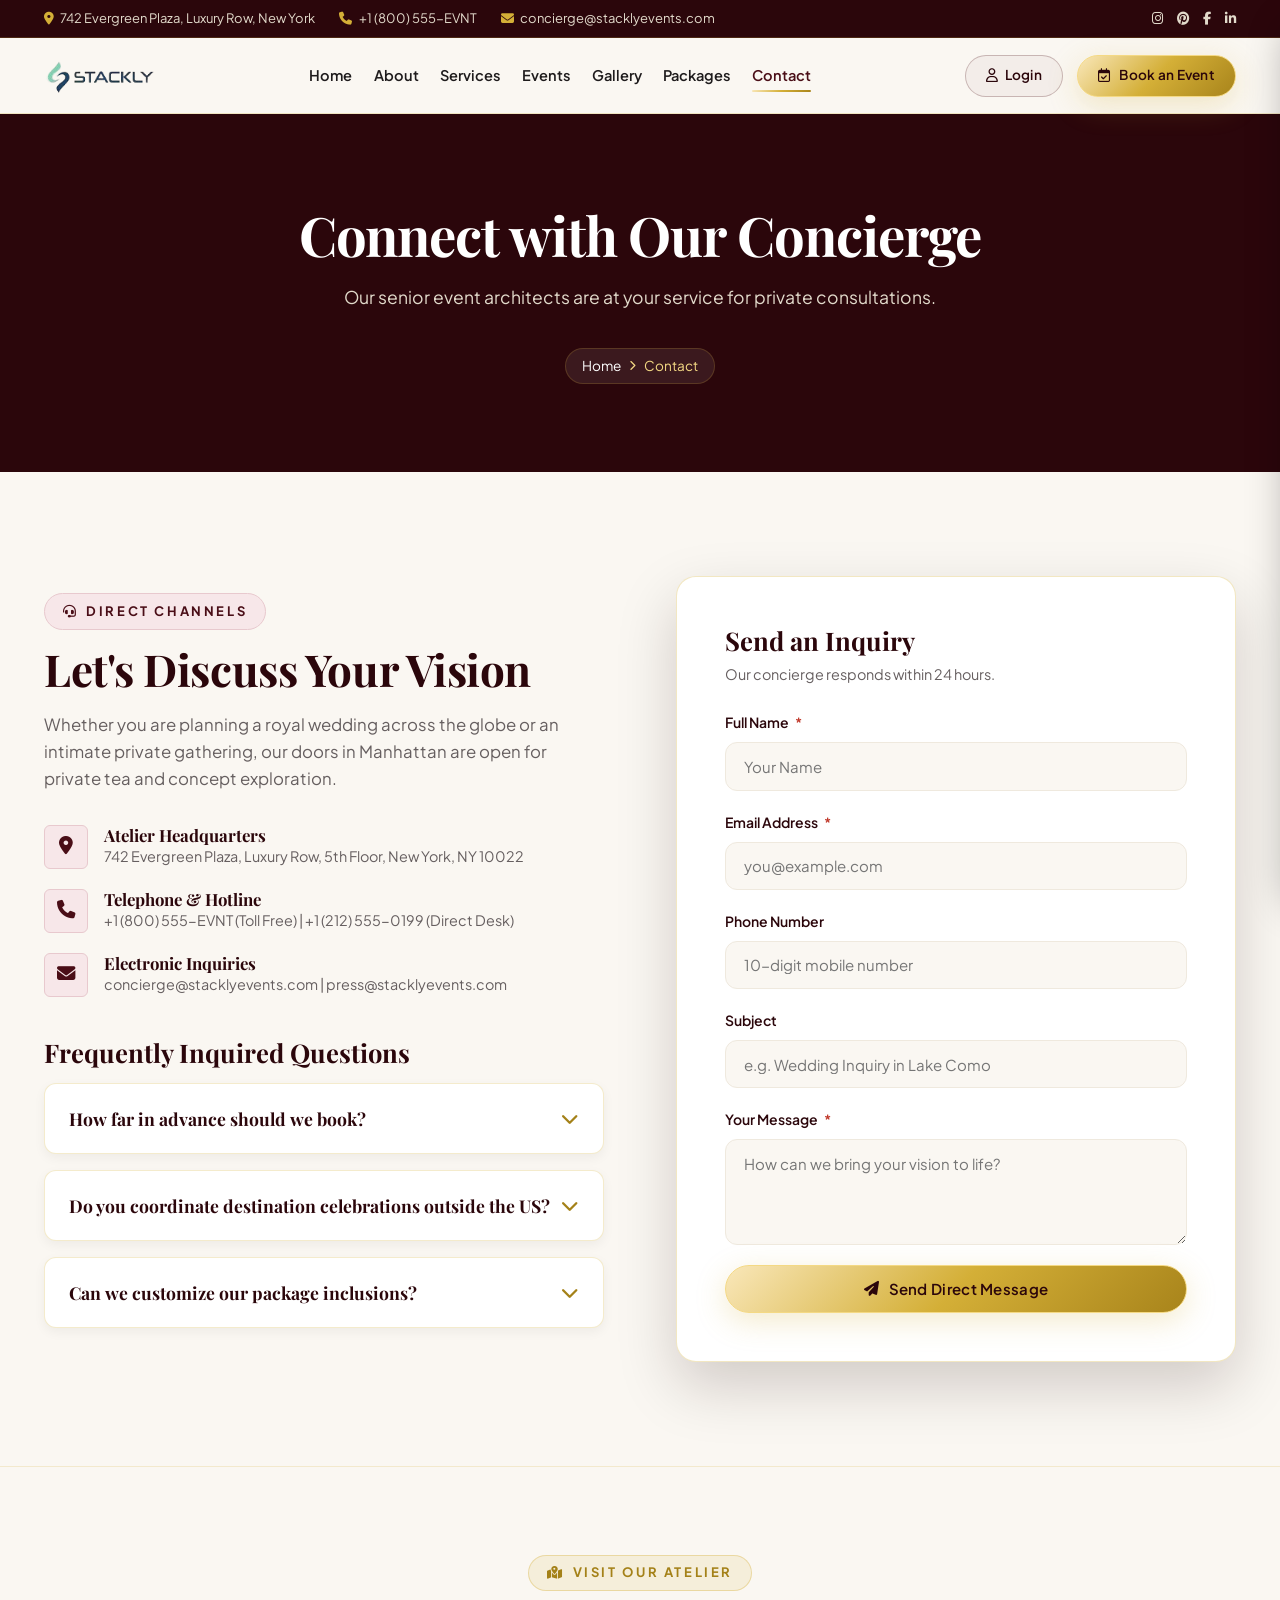
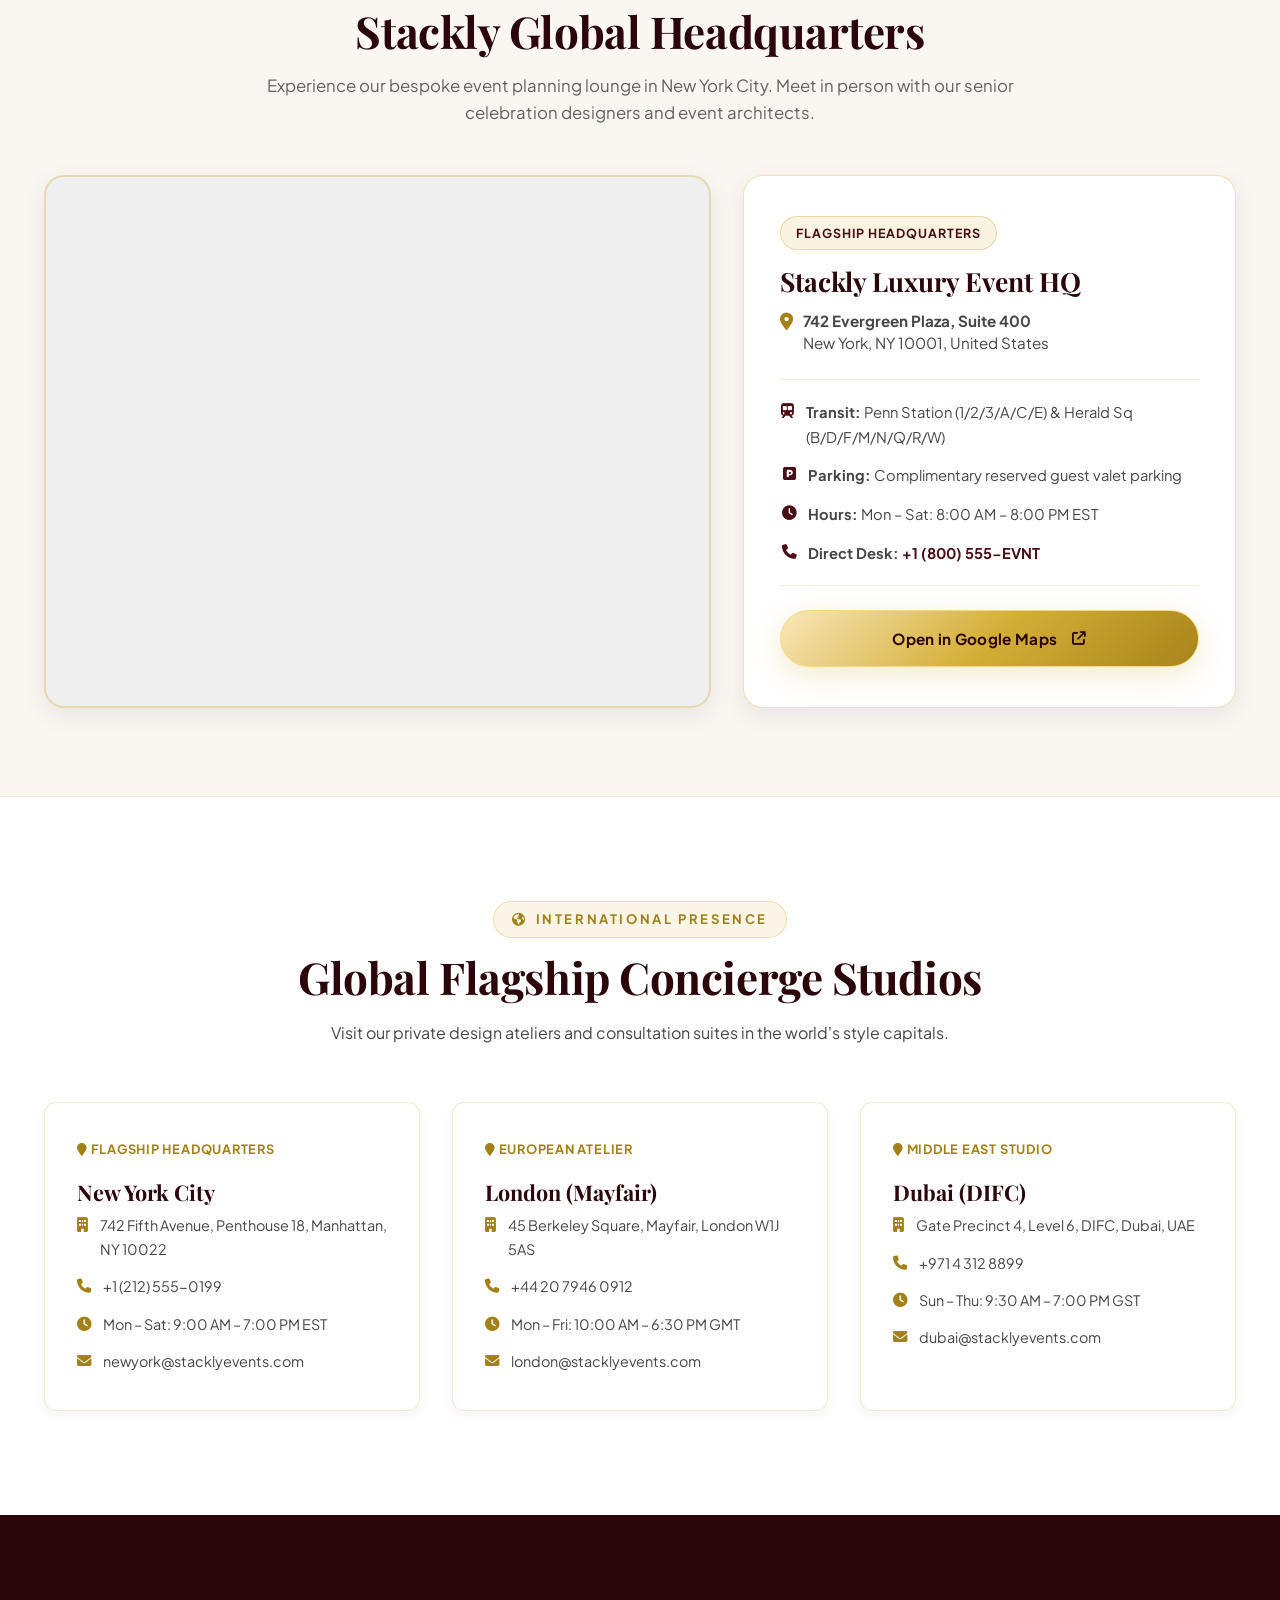
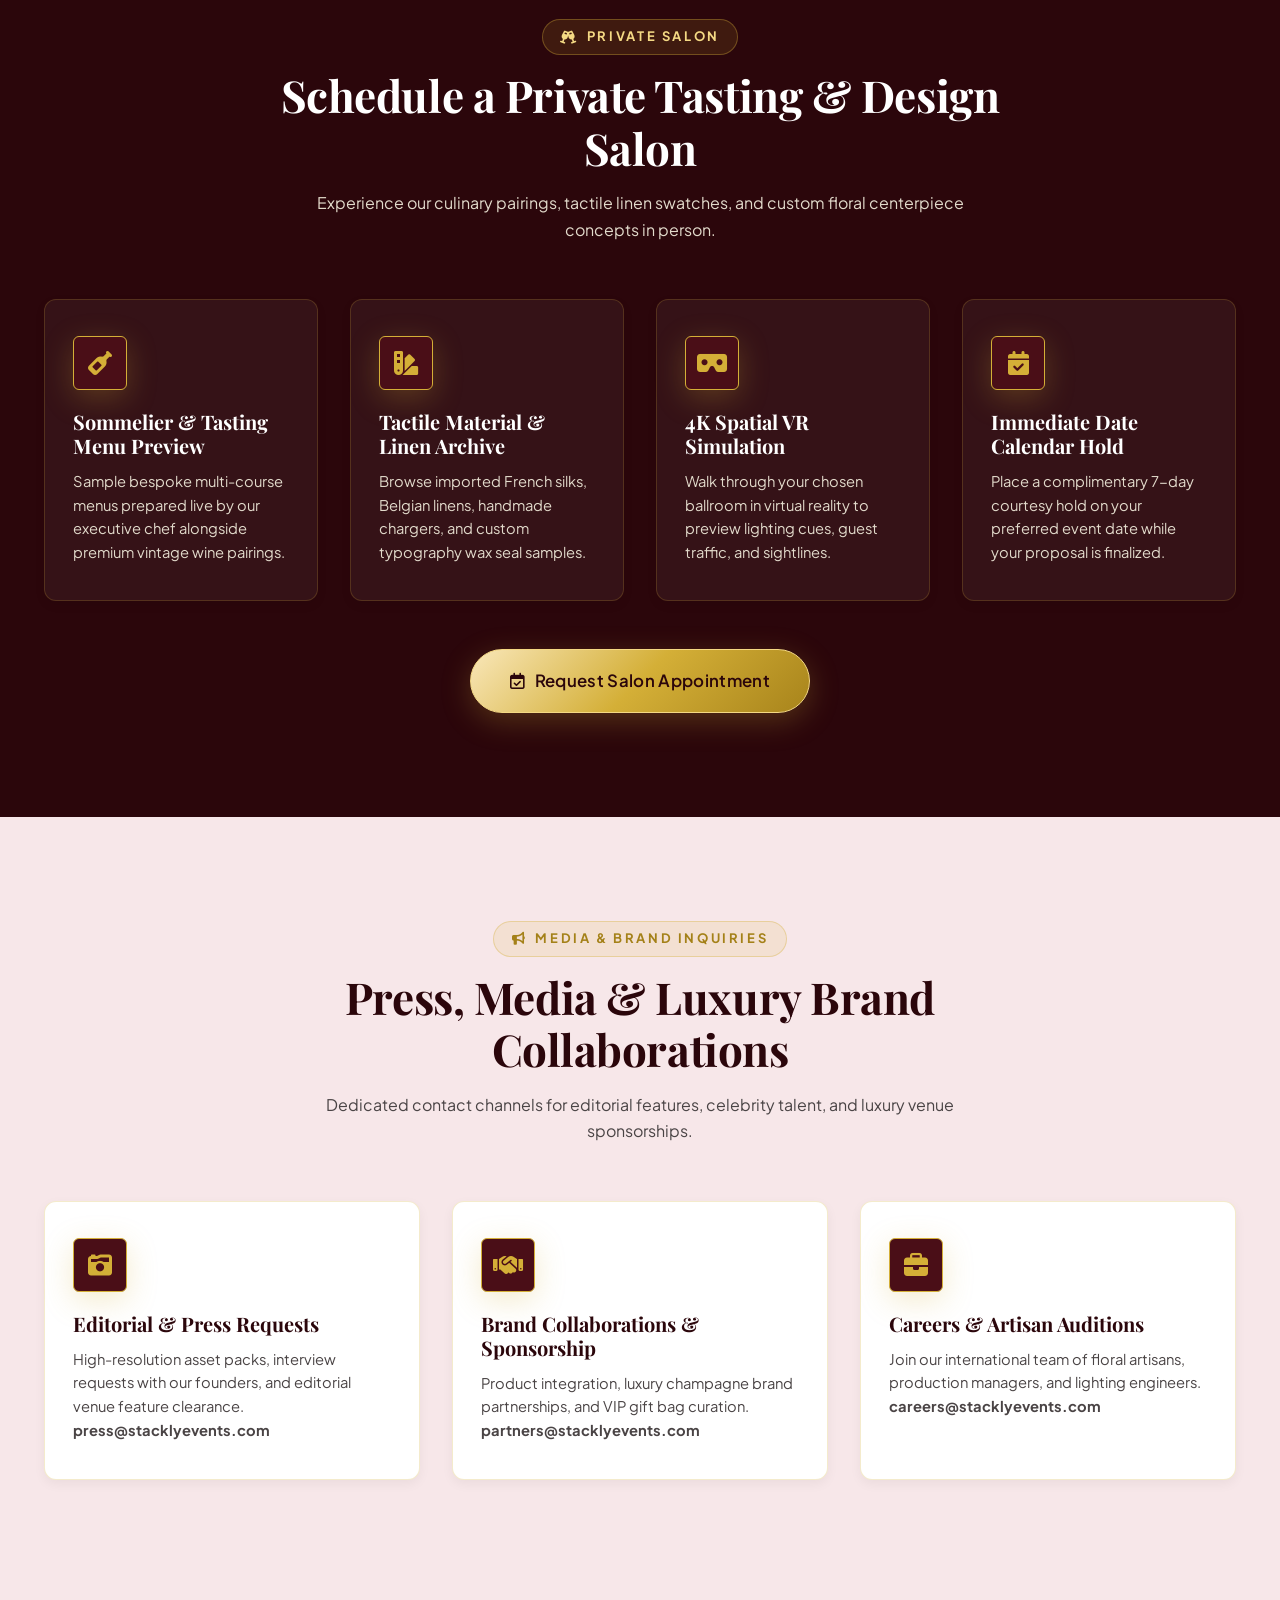
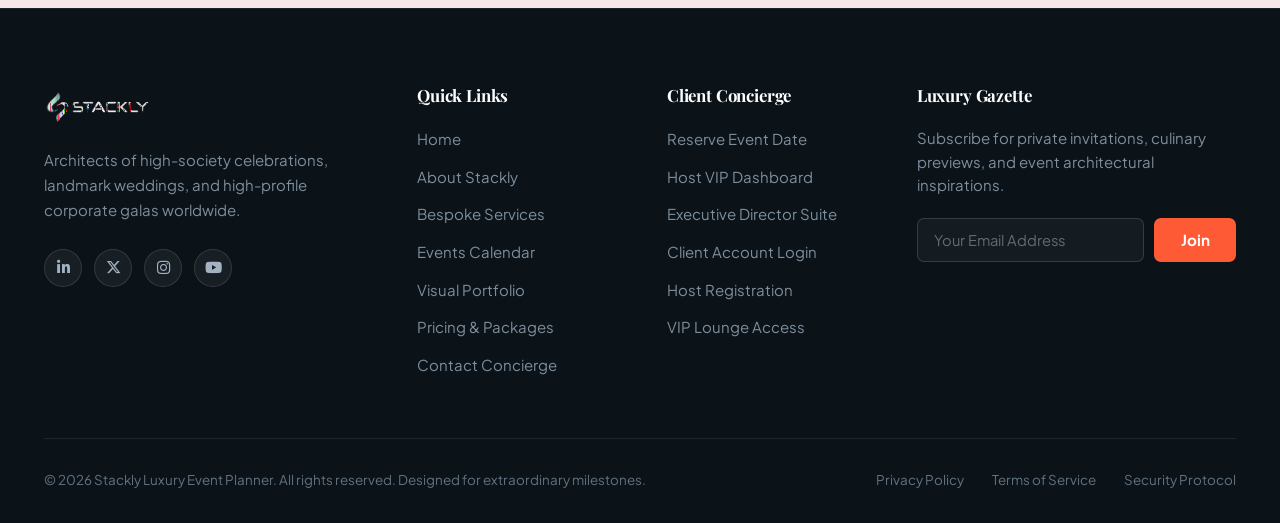
==== commit 4cda4637: "Fix expansion sections closed by default on services, packages, and contact pages" ====
--- a/contact.html
+++ b/contact.html
@@ -1,4 +1,4 @@
-﻿<!DOCTYPE html>
+<!DOCTYPE html>
 <html lang="en">
 <head>
   <meta charset="UTF-8">
@@ -163,7 +163,7 @@
           <!-- FAQ Accordion -->
           <h3 style="margin-top:2.5rem; margin-bottom:1rem; color:var(--burgundy-dark);">Frequently Inquired Questions</h3>
           
-          <div class="accordion-item active">
+          <div class="accordion-item">
             <div class="accordion-header">
               <span>How far in advance should we book?</span>
               <i class="fa-solid fa-chevron-down"></i>
